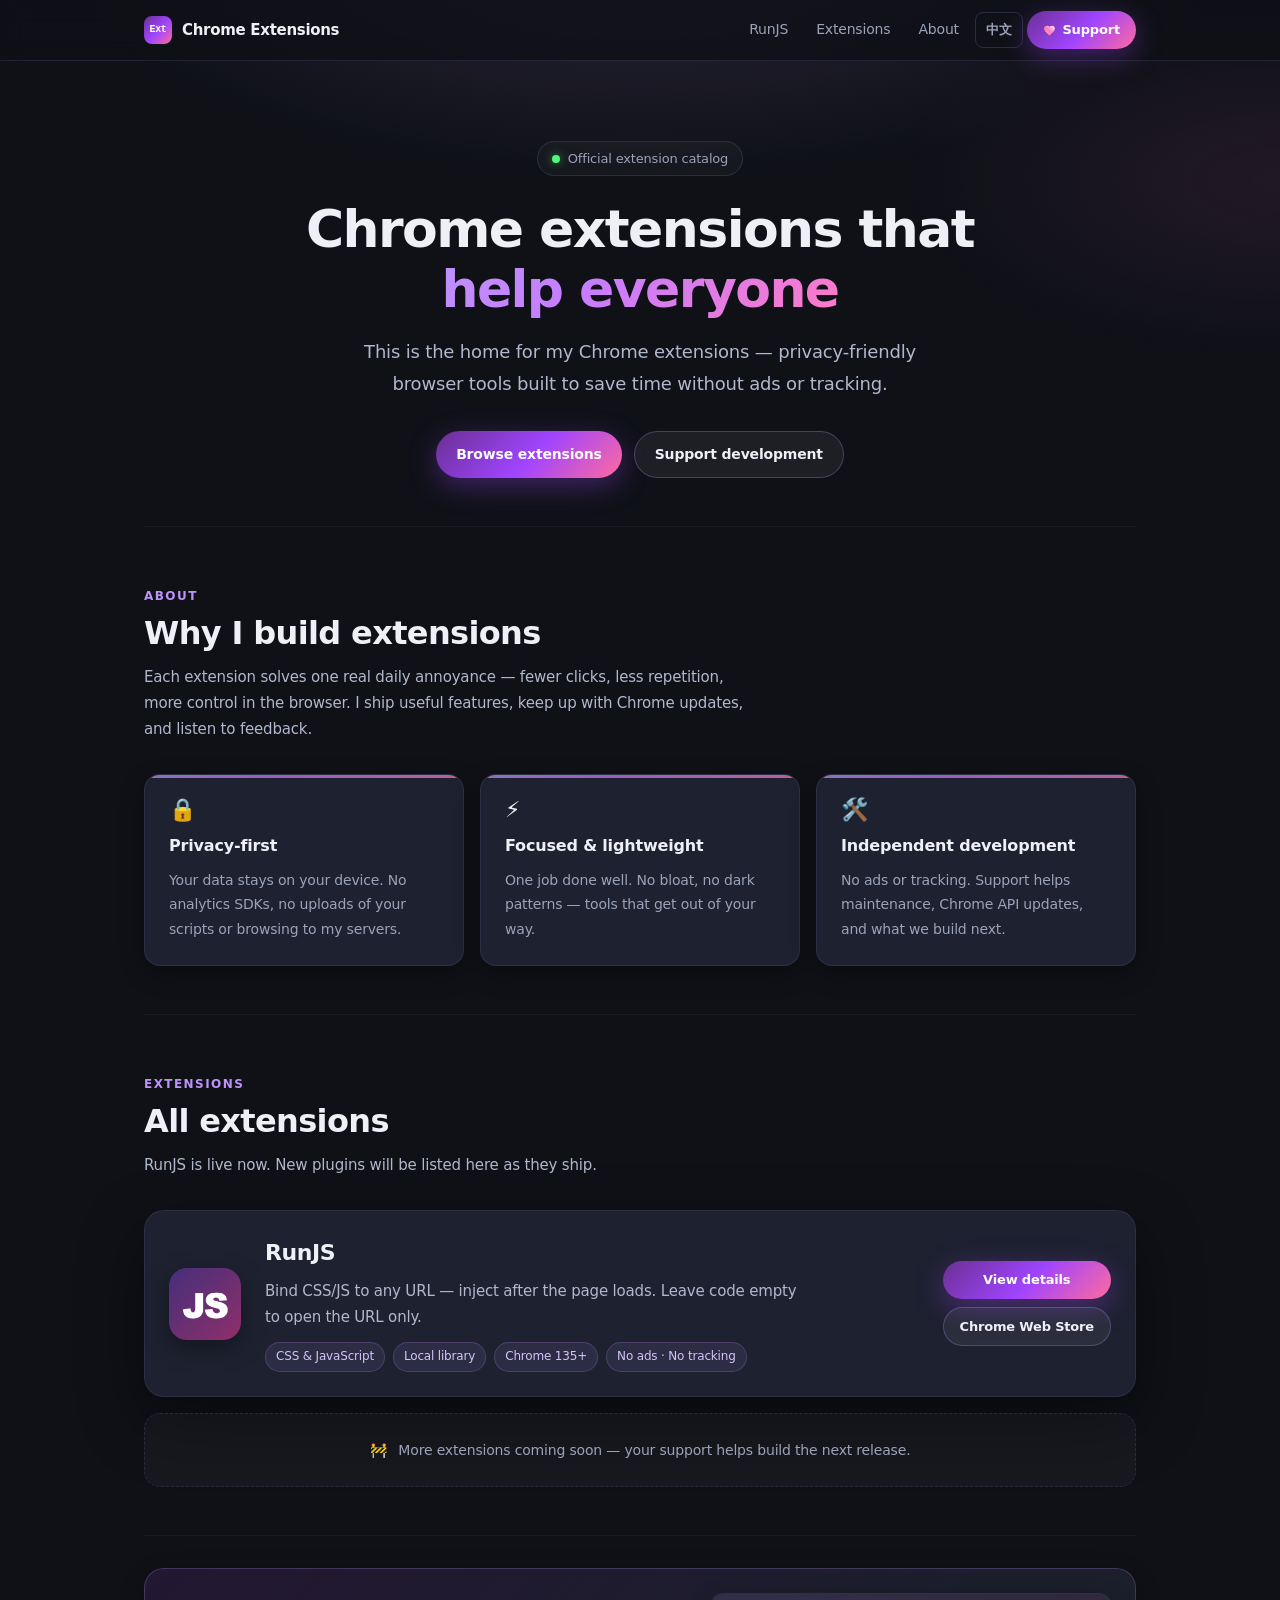
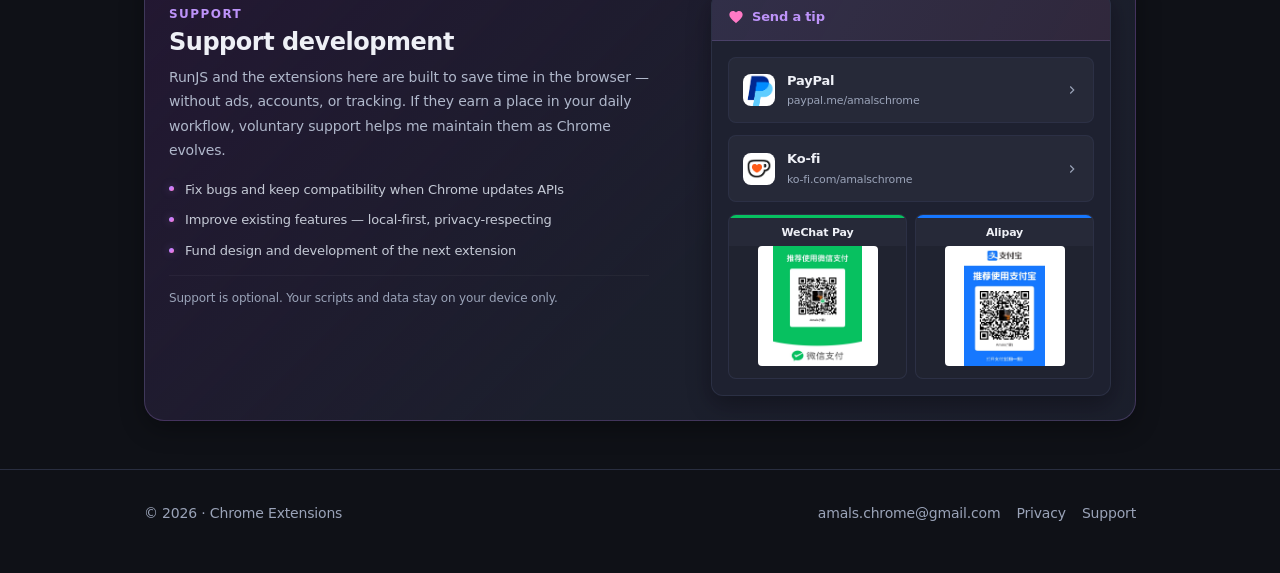
==== index.html @ 659ab611 "Deploy site 2026-09-02T06:31:39Z" ====
<!DOCTYPE html><html lang="en"> <head><meta charset="utf-8"><meta name="viewport" content="width=device-width, initial-scale=1"><meta name="description" content="Official site for indie Chrome extensions — RunJS and more. Privacy-friendly browser tools with no ads or tracking."><meta name="google-site-verification" content="qglDXwd5WsR262u3-31LoP47II7P1hhxSIAEebaW-9A"><title>Chrome Extensions · Official Site</title><link rel="icon" href="/favicon.ico" sizes="any"><link rel="icon" href="/assets/site-icon.svg" type="image/svg+xml"><script>
  (function () {
    try {
      var KEY = "amals-site-locale";
      var stored = localStorage.getItem(KEY);
      var path = location.pathname || "/";
      var onZh = path === "/zh" || path === "/zh/" || path.indexOf("/zh/") === 0;

      function preferZh() {
        var langs = [];
        if (navigator.languages && navigator.languages.length) {
          langs = langs.concat(Array.prototype.slice.call(navigator.languages));
        }
        if (navigator.language) langs.push(navigator.language);
        for (var i = 0; i < langs.length; i++) {
          var x = String(langs[i] || "").toLowerCase();
          if (x.indexOf("zh") === 0) return true;
          if (x.indexOf("en") === 0) return false;
        }
        return false;
      }

      function toZh(p) {
        if (p === "/" || p === "") return "/zh/";
        if (p.indexOf("/zh") === 0) return p.endsWith("/") ? p : p + "/";
        return "/zh" + (p.endsWith("/") ? p : p + "/");
      }

      function toEn(p) {
        if (p === "/zh" || p === "/zh/") return "/";
        if (p.indexOf("/zh/") === 0) {
          var rest = p.slice(3);
          return rest.endsWith("/") ? rest : rest + "/";
        }
        return p.endsWith("/") ? p : p + "/";
      }

      var wantZh = stored === "zh" ? true : stored === "en" ? false : preferZh();
      if (wantZh && !onZh) {
        location.replace(toZh(path));
        return;
      }
      if (!wantZh && onZh && stored === "en") {
        location.replace(toEn(path));
      }
    } catch (e) {}
  })();
</script><link rel="stylesheet" href="/_astro/index.DEeL3NDK.css"></head> <body> <div class="bg-glow" aria-hidden="true"></div> <header class="nav"> <div class="wrap nav-inner"> <a class="brand" href="/"> <span class="brand-mark" aria-hidden="true">Ext</span> <span>Chrome Extensions</span> </a> <nav class="nav-links" aria-label="Primary"> <a class="nav-hide-mobile" href="/runjs/">RunJS</a> <a class="nav-hide-mobile" href="/#extensions">Extensions</a> <a class="nav-hide-mobile" href="/#about">About</a> <a class="lang-switch" href="/zh/" lang="zh-CN" data-locale-switch="zh" aria-label="Language"> 中文 </a> <a class="btn btn-primary btn-sm nav-support-btn" href="/#support"> <svg class="btn-heart" viewBox="0 0 24 24" aria-hidden="true" focusable="false"> <defs> <linearGradient id="nav-heart-grad" x1="0%" y1="100%" x2="100%" y2="0%"> <stop offset="0%" stop-color="#ffb86c"></stop> <stop offset="48%" stop-color="#ff79c6"></stop> <stop offset="100%" stop-color="#f8f8f2"></stop> </linearGradient> </defs> <path fill="url(#nav-heart-grad)" d="M12 21.35l-1.45-1.32C5.4 15.36 2 12.28 2 8.5 2 5.42 4.42 3 7.5 3c1.74 0 3.41.81 4.5 2.09C13.09 3.81 14.76 3 16.5 3 19.58 3 22 5.42 22 8.5c0 3.78-3.4 6.86-8.55 11.54L12 21.35z"></path> </svg> Support </a> </nav> </div> </header> <script>
  document.querySelectorAll("[data-locale-switch]").forEach(function (el) {
    el.addEventListener("click", function () {
      try {
        localStorage.setItem("amals-site-locale", el.getAttribute("data-locale-switch") || "");
      } catch (e) {}
    });
  });
</script>  <main id="top"> <div class="wrap"> <section class="hero"> <div class="hero-badge"> <span class="hero-badge-dot" aria-hidden="true"></span> Official extension catalog </div> <h1> Chrome extensions that<br><span>help everyone</span> </h1> <p class="hero-lead">This is the home for my Chrome extensions — privacy-friendly browser tools built to save time without ads or tracking.</p> <div class="hero-actions"> <a class="btn btn-primary" href="/#extensions">Browse extensions</a> <a class="btn btn-ghost" href="/#support">Support development</a> </div> </section> <section id="about"> <p class="section-label">About</p> <h2 class="section-title">Why I build extensions</h2> <p class="section-desc">Each extension solves one real daily annoyance — fewer clicks, less repetition, more control in the browser. I ship useful features, keep up with Chrome updates, and listen to feedback.</p> <div class="values-grid"> <article class="value-card"> <div class="value-icon" aria-hidden="true">🔒</div> <h3>Privacy-first</h3> <p>Your data stays on your device. No analytics SDKs, no uploads of your scripts or browsing to my servers.</p> </article> <article class="value-card"> <div class="value-icon" aria-hidden="true">⚡</div> <h3>Focused &amp; lightweight</h3> <p>One job done well. No bloat, no dark patterns — tools that get out of your way.</p> </article> <article class="value-card"> <div class="value-icon" aria-hidden="true">🛠️</div> <h3>Independent development</h3> <p>No ads or tracking. Support helps maintenance, Chrome API updates, and what we build next.</p> </article> </div> </section> <section id="extensions"> <p class="section-label">Extensions</p> <h2 class="section-title">All extensions</h2> <p class="section-desc">RunJS is live now. New plugins will be listed here as they ship.</p> <div class="ext-grid"> <article class="ext-card" id="runjs"> <img class="ext-icon" src="/assets/runjs-icon128.png" width="72" height="72" alt="RunJS icon"> <div class="ext-meta"> <h3> <a class="ext-title-link" href="/runjs/">RunJS</a> </h3> <p class="ext-tagline">Bind CSS/JS to any URL — inject after the page loads. Leave code empty to open the URL only.</p> <ul class="ext-features"> <li>CSS &amp; JavaScript</li> <li>Local library</li> <li>Chrome 135+</li> <li>No ads · No tracking</li> </ul> </div> <div class="ext-actions"> <a class="btn btn-primary btn-sm" href="/runjs/">View details</a> <a class="btn btn-ghost btn-sm" href="https://chromewebstore.google.com/detail/runjs/ojnklfecniapdcbficadmjdljogefooe" rel="noopener noreferrer" target="_blank"> Chrome Web Store </a> </div> </article> <div class="ext-coming"> <span aria-hidden="true">🚧</span> <span>More extensions coming soon — your support helps build the next release.</span> </div> </div> </section> <section id="support"> <div class="support-box"> <div class="support-intro"> <p class="section-label">Support</p> <h2>Support development</h2> <p class="support-lead">RunJS and the extensions here are built to save time in the browser — without ads, accounts, or tracking. If they earn a place in your daily workflow, voluntary support helps me maintain them as Chrome evolves.</p> <ul class="support-points"> <li>Fix bugs and keep compatibility when Chrome updates APIs</li> <li>Improve existing features — local-first, privacy-respecting</li> <li>Fund design and development of the next extension</li> </ul> <p class="support-note">Support is optional. Your scripts and data stay on your device only.</p> </div> <div class="donate-card"> <div class="donate-card-head"> <svg viewBox="0 0 24 24" aria-hidden="true" fill="currentColor"> <path d="M12 21.35l-1.45-1.32C5.4 15.36 2 12.28 2 8.5 2 5.42 4.42 3 7.5 3c1.74 0 3.41.81 4.5 2.09C13.09 3.81 14.76 3 16.5 3 19.58 3 22 5.42 22 8.5c0 3.78-3.4 6.86-8.55 11.54L12 21.35z"></path> </svg> <span>Send a tip</span> </div> <div class="donate-card-body"> <a class="donate-paypal" href="https://paypal.me/amalschrome" id="paypal-link" rel="noopener noreferrer" target="_blank"> <span class="donate-paypal-badge" aria-hidden="true"> <img class="donate-paypal-badge-img" src="/assets/donate/paypal.png" width="32" height="32" alt="" decoding="async"> </span> <span class="donate-paypal-text"> <span class="donate-paypal-label">PayPal</span> <span class="donate-paypal-sub">paypal.me/amalschrome</span> </span> <svg class="donate-paypal-arrow" viewBox="0 0 24 24" aria-hidden="true" fill="none" stroke="currentColor" stroke-width="2"> <path d="M9 18l6-6-6-6"></path> </svg> </a> <a class="donate-paypal donate-kofi" href="https://ko-fi.com/amalschrome" id="kofi-link" rel="noopener noreferrer" target="_blank"> <span class="donate-paypal-badge donate-kofi-badge" aria-hidden="true"> <img class="donate-paypal-badge-img donate-paypal-badge-img-contain" src="/assets/donate/kofi.png" width="32" height="32" alt="" decoding="async"> </span> <span class="donate-paypal-text"> <span class="donate-paypal-label">Ko-fi</span> <span class="donate-paypal-sub">ko-fi.com/amalschrome</span> </span> <svg class="donate-paypal-arrow" viewBox="0 0 24 24" aria-hidden="true" fill="none" stroke="currentColor" stroke-width="2"> <path d="M9 18l6-6-6-6"></path> </svg> </a> <div class="donate-qr-grid"> <div class="donate-qr-item donate-qr-item-wechat"> <span class="donate-qr-label">WeChat Pay</span> <div class="donate-qr-frame"> <img class="donate-qr-img" src="/assets/donate/wechat.jpg" width="120" height="120" alt="WeChat Pay QR code"> </div> </div> <div class="donate-qr-item donate-qr-item-alipay"> <span class="donate-qr-label">Alipay</span> <div class="donate-qr-frame"> <img class="donate-qr-img" src="/assets/donate/alipay.jpg" width="120" height="120" alt="Alipay QR code"> </div> </div> </div> </div> </div> </div> </section> </div> </main>  <footer> <div class="wrap footer-inner"> <span>© 2026 · Chrome Extensions</span> <div class="footer-links"> <a href="mailto:amals.chrome@gmail.com">amals.chrome@gmail.com</a> <a href="/runjs/privacy/">Privacy</a> <a href="/#support">Support</a> </div> </div> </footer> </body></html>
---- _astro/index.DEeL3NDK.css ----
:root{--bg: #0f1117;--panel: #1e2130;--panel-hover: #252a3d;--border: rgba(46, 51, 72, .85);--border-subtle: rgba(255, 255, 255, .04);--border-strong: rgba(189, 147, 249, .35);--fg: #eef0f6;--muted: #9aa3b8;--muted-soft: #b0b8cb;--accent: #bd93f9;--accent-2: #ff79c6;--green: #50fa7b;--gradient: linear-gradient(135deg, #6a3093 0%, #a044ff 52%, #ff6b9d 100%);--gradient-text: linear-gradient(135deg, #bd93f9 0%, #c77dff 38%, #ff79c6 100%);--gradient-soft: linear-gradient(135deg, rgba(106, 48, 147, .22) 0%, rgba(30, 33, 48, .88) 58%);--gradient-card: linear-gradient(120deg, rgba(189, 147, 249, .12), rgba(255, 121, 198, .08));--shadow-sm: 0 8px 24px rgba(0, 0, 0, .32);--shadow-md: 0 24px 64px rgba(0, 0, 0, .45);--radius-xs: 8px;--radius-sm: 12px;--radius: 16px;--space-1: 4px;--space-2: 8px;--space-3: 12px;--space-4: 16px;--space-5: 20px;--space-6: 24px;--space-7: 32px;--space-8: 48px;--font: "Inter", ui-sans-serif, system-ui, -apple-system, "Segoe UI", sans-serif;--font-mono: "JetBrains Mono", ui-monospace, Menlo, Consolas, monospace;--line-tight: 1.15;--line-body: 1.65;--line-loose: 1.75;--ease: cubic-bezier(.4, 0, .2, 1)}*{box-sizing:border-box}html{scroll-behavior:smooth}body{margin:0;min-height:100vh;display:flex;flex-direction:column;background:var(--bg);color:var(--fg);font-family:var(--font);font-size:16px;line-height:var(--line-body);letter-spacing:-.011em;-webkit-font-smoothing:antialiased;-moz-osx-font-smoothing:grayscale}body>main{flex:1 0 auto;width:100%}a{color:var(--accent);text-decoration:none;transition:color .18s var(--ease)}a:hover{color:var(--accent-2)}.bg-glow{position:fixed;inset:0;pointer-events:none;z-index:0;background:radial-gradient(ellipse 80% 50% at 50% -10%,rgba(189,147,249,.18),transparent 60%),radial-gradient(ellipse 60% 40% at 100% 20%,rgba(255,121,198,.08),transparent 50%)}.wrap{position:relative;z-index:1;max-width:1040px;margin:0 auto;padding:0 var(--space-6)}.nav{position:sticky;top:0;z-index:10;flex-shrink:0;backdrop-filter:blur(12px);background:#0f1117d1;border-bottom:1px solid rgba(46,51,72,.6)}.nav-inner{display:flex;align-items:center;justify-content:space-between;gap:var(--space-4);min-height:60px}.brand{display:flex;align-items:center;gap:10px;font-weight:700;font-size:15px;color:var(--fg);letter-spacing:-.02em;transition:opacity .18s var(--ease)}.brand:hover{color:var(--fg);opacity:.92}.brand-mark{width:28px;height:28px;border-radius:var(--radius-xs);background:var(--gradient);display:grid;place-items:center;font-family:var(--font-mono);font-size:10px;font-weight:800;color:#fff;letter-spacing:-.04em}.nav-links{display:flex;align-items:center;gap:var(--space-1);flex-wrap:wrap}.nav-links a:not(.btn){color:var(--muted);font-size:14px;padding:8px 12px;border-radius:var(--radius-xs);transition:color .18s var(--ease),background .18s var(--ease)}.nav-links a:not(.btn):hover{color:var(--fg);background:#ffffff0a}.nav-links a.lang-switch{color:var(--muted);font-size:13px;font-weight:600;padding:6px 10px;border-radius:var(--radius-xs);border:1px solid var(--border);letter-spacing:.02em}.nav-links a.lang-switch:hover{color:var(--fg);background:#ffffff0a;border-color:var(--border-strong)}.btn{display:inline-flex;align-items:center;justify-content:center;gap:8px;padding:11px 20px;border-radius:999px;font-family:var(--font);font-size:14px;font-weight:600;border:none;cursor:pointer;transition:transform .15s var(--ease),box-shadow .15s var(--ease),background .15s var(--ease),border-color .15s var(--ease)}.btn:hover{transform:translateY(-1px)}.btn:active{transform:translateY(0)}.btn-primary{background:var(--gradient);color:#fff;box-shadow:0 8px 28px #a044ff59}.btn-primary:hover{color:#fff;box-shadow:0 12px 36px #a044ff73}.nav-support-btn{gap:6px;transition:transform .15s var(--ease),box-shadow .15s var(--ease),filter .15s var(--ease)}.nav-support-btn .btn-heart{width:13px;height:13px;flex-shrink:0;display:block;transition:transform .15s var(--ease),filter .15s var(--ease)}.nav-support-btn:hover{color:#fff;filter:brightness(1.07);box-shadow:0 10px 32px #a044ff80,0 2px 10px #ff79c638}.nav-support-btn:hover .btn-heart{transform:scale(1.12);filter:brightness(1.08) saturate(1.15)}.btn-ghost{background:#ffffff0f;color:var(--fg);border:1px solid rgba(189,147,249,.28)}.btn-ghost:hover{background:#bd93f924;border-color:#bd93f96b;color:var(--fg)}.btn-store-pending{opacity:.72;cursor:default;pointer-events:none}.btn-sm{padding:8px 16px;font-size:13px}.btn-lg{padding:14px 28px;font-size:16px}.hero{padding:80px 0 var(--space-8);text-align:center}.hero-badge{display:inline-flex;align-items:center;gap:var(--space-2);padding:6px 14px;border-radius:999px;border:1px solid var(--border);background:#ffffff08;color:var(--muted);font-size:13px;margin-bottom:var(--space-6)}.hero-badge-dot{width:8px;height:8px;border-radius:50%;background:var(--green);box-shadow:0 0 10px #50fa7b8c}.hero h1{margin:0 0 var(--space-4);font-size:clamp(2rem,5vw,3.25rem);line-height:var(--line-tight);letter-spacing:-.03em;font-weight:800}.hero h1 span{background:var(--gradient-text);-webkit-background-clip:text;background-clip:text;color:transparent}.hero-lead{max-width:620px;margin:0 auto var(--space-7);font-size:18px;line-height:var(--line-loose);color:var(--muted-soft)}.hero-actions{display:flex;flex-wrap:wrap;gap:var(--space-3);justify-content:center}section{padding:var(--space-8) 0;border-top:1px solid var(--border-subtle)}section:first-of-type{border-top:none}.section-label{display:inline-block;font-size:12px;font-weight:700;letter-spacing:.12em;text-transform:uppercase;color:var(--accent);margin-bottom:var(--space-2)}.section-title{margin:0 0 var(--space-3);font-size:clamp(1.5rem,3vw,2rem);font-weight:800;letter-spacing:-.02em;line-height:var(--line-tight)}.section-desc{margin:0 0 var(--space-7);max-width:620px;font-size:15px;line-height:var(--line-loose);color:var(--muted-soft)}.values-grid{display:grid;grid-template-columns:repeat(3,minmax(0,1fr));gap:var(--space-4)}.value-card{position:relative;overflow:hidden;background:var(--panel);border:1px solid var(--border);border-radius:var(--radius);padding:var(--space-6);box-shadow:var(--shadow-sm);transition:border-color .2s var(--ease),transform .2s var(--ease),box-shadow .2s var(--ease)}.value-card:before{content:"";position:absolute;top:0;left:0;right:0;height:3px;background:var(--gradient-text);opacity:.7}.value-card:hover{border-color:var(--border-strong);transform:translateY(-2px);box-shadow:var(--shadow-md)}.value-icon{font-size:22px;margin-bottom:var(--space-3);line-height:1}.value-card h3{margin:0 0 var(--space-2);font-size:16px;font-weight:700;color:var(--fg)}.value-card p{margin:0;font-size:14px;line-height:var(--line-loose);color:var(--muted)}.ext-grid{display:grid;gap:var(--space-4)}.ext-card{display:grid;grid-template-columns:auto 1fr auto;gap:var(--space-6);align-items:center;background:var(--panel);border:1px solid var(--border);border-radius:calc(var(--radius) + 4px);padding:var(--space-6);box-shadow:var(--shadow-md);transition:border-color .2s var(--ease),background .2s var(--ease),box-shadow .2s var(--ease)}.ext-card:hover{border-color:var(--border-strong);background:var(--panel-hover);box-shadow:0 28px 72px #0000006b}.ext-icon{width:72px;height:72px;border-radius:18px;box-shadow:0 8px 24px #00000059}.ext-meta h3{margin:0 0 6px;font-size:22px;font-weight:700;letter-spacing:-.02em}.ext-title-link{color:inherit}.ext-title-link:hover{color:var(--accent)}.ext-tagline{margin:0 0 var(--space-3);color:var(--muted-soft);font-size:15px;line-height:var(--line-loose);max-width:540px}.ext-features{display:flex;flex-wrap:wrap;gap:var(--space-2);margin:0;padding:0;list-style:none}.ext-features li{font-size:12px;padding:4px 10px;border-radius:999px;background:#bd93f91a;color:#d4c4f7;border:1px solid rgba(189,147,249,.2)}.ext-actions{display:flex;flex-direction:column;gap:var(--space-2);align-items:stretch;min-width:148px}.ext-coming{display:flex;align-items:center;justify-content:center;gap:var(--space-3);padding:var(--space-6);border-radius:var(--radius);border:1px dashed rgba(46,51,72,.75);background:#ffffff08;color:var(--muted);font-size:14px;line-height:var(--line-loose)}#support{padding:var(--space-7) 0 var(--space-8)}.support-box{display:grid;grid-template-columns:minmax(0,1fr) minmax(300px,400px);gap:var(--space-6);align-items:start;padding:var(--space-6);border-radius:calc(var(--radius) + 4px);background:var(--gradient-soft);border:1px solid rgba(189,147,249,.22);box-shadow:var(--shadow-sm)}.support-box h2{margin:0 0 var(--space-2);font-size:1.5rem;font-weight:800;letter-spacing:-.02em;line-height:var(--line-tight)}.support-lead{margin:0 0 var(--space-4);font-size:14px;line-height:var(--line-loose);color:var(--muted-soft);max-width:480px}.support-intro .section-label{margin-bottom:var(--space-1)}.support-points{margin:0 0 var(--space-3);padding:0;list-style:none;display:flex;flex-direction:column;gap:var(--space-2);max-width:480px}.support-points li{position:relative;padding-left:16px;font-size:13px;line-height:var(--line-loose);color:#c5cad6}.support-points li:before{content:"";position:absolute;left:0;top:.58em;width:5px;height:5px;border-radius:50%;background:var(--gradient-text);box-shadow:0 0 8px #bd93f959}.support-note{margin:0;padding-top:var(--space-3);border-top:1px solid var(--border-subtle);font-size:12px;line-height:var(--line-loose);color:var(--muted);max-width:480px}.donate-card{display:flex;flex-direction:column;border-radius:var(--radius-sm);border:1px solid var(--border);background:var(--panel);box-shadow:var(--shadow-sm);overflow:hidden}.donate-card-head{display:flex;align-items:center;gap:var(--space-2);padding:12px 16px;background:var(--gradient-card);border-bottom:1px solid rgba(189,147,249,.18)}.donate-card-head svg{width:16px;height:16px;color:var(--accent-2);flex-shrink:0}.donate-card-head span{font-size:13px;font-weight:700;color:var(--accent)}.donate-card-body{display:flex;flex-direction:column;gap:var(--space-3);padding:var(--space-4)}.donate-paypal{display:flex;align-items:center;gap:var(--space-3);padding:12px 14px;border-radius:var(--radius-xs);border:1px solid var(--border);background:#ffffff0a;color:var(--fg);transition:border-color .16s var(--ease),background .16s var(--ease),transform .16s var(--ease)}.donate-paypal:hover{color:var(--fg);border-color:var(--border-strong);background:#bd93f914;transform:translateY(-1px)}.donate-paypal-badge{flex-shrink:0;display:grid;place-items:center;width:32px;height:32px;border-radius:8px;font-weight:800;font-size:14px;color:#fff;background:#fff;overflow:hidden;padding:0}.donate-paypal-badge-img{display:block;width:100%;height:100%;object-fit:cover}.donate-paypal-badge-img-contain{object-fit:contain;padding:3px;box-sizing:border-box}.donate-kofi-badge{background:#fff}.donate-paypal-text{display:flex;flex-direction:column;gap:1px;min-width:0;flex:1}.donate-paypal-label{font-weight:700;font-size:13px}.donate-paypal-sub{font-size:11px;color:var(--muted);word-break:break-all}.donate-paypal-arrow{width:14px;height:14px;flex-shrink:0;color:var(--muted)}.donate-qr-grid{display:grid;grid-template-columns:1fr 1fr;gap:var(--space-2);align-items:stretch}.donate-qr-item{display:flex;flex-direction:column;overflow:hidden;border-radius:var(--radius-xs);border:1px solid var(--border);background:#ffffff0a}.donate-qr-item:before{content:"";display:block;height:3px;background:var(--donate-brand, var(--accent))}.donate-qr-item-wechat{--donate-brand: #07c160}.donate-qr-item-alipay{--donate-brand: #1677ff}.donate-qr-label{font-weight:700;text-align:center;line-height:1.3;padding:8px 8px 6px;font-size:11px}.donate-qr-frame{flex:1 1 auto;display:flex;align-items:flex-end;justify-content:center;min-height:132px;padding:0 10px 12px;background:#00000026}.donate-qr-img{display:block;width:100%;max-width:120px;max-height:120px;height:auto;object-fit:contain;object-position:bottom center;border-radius:4px;background:#fff}footer{flex-shrink:0;padding:var(--space-7) 0 var(--space-8);border-top:1px solid var(--border);color:var(--muted);font-size:14px}.footer-inner{display:flex;flex-wrap:wrap;gap:var(--space-4);justify-content:space-between;align-items:center}.footer-links{display:flex;flex-wrap:wrap;gap:var(--space-4)}.footer-links a{color:var(--muted);font-size:14px}.footer-links a:hover{color:var(--accent)}.not-found{display:flex;align-items:center}.not-found-inner{width:100%}.not-found-hero{text-align:center;padding:clamp(48px,10vh,120px) 0}.not-found-code{margin:0 0 var(--space-4);font-family:var(--font-mono);font-size:clamp(72px,16vw,140px);font-weight:800;line-height:.95;letter-spacing:-.06em;background:var(--gradient-text);-webkit-background-clip:text;background-clip:text;color:transparent}.not-found-hero h1{margin:0 0 var(--space-4);font-size:clamp(32px,5vw,48px);font-weight:800;letter-spacing:-.03em;line-height:var(--line-tight);color:var(--fg)}.not-found-lead{max-width:36em;margin:0 auto var(--space-7);color:var(--muted-soft);font-size:clamp(17px,2.2vw,20px);line-height:var(--line-loose)}.product-hero{text-align:left;padding-top:var(--space-8);padding-bottom:var(--space-7)}.product-hero-grid{display:grid;grid-template-columns:minmax(0,1fr) minmax(0,1.05fr);gap:var(--space-7);align-items:center}.product-hero-copy{min-width:0}.product-hero-brand{display:flex;align-items:center;gap:var(--space-4);margin-bottom:var(--space-4)}.product-hero-icon{width:88px;height:88px;border-radius:22px;box-shadow:var(--shadow-sm)}.product-hero-brand .section-label{margin-bottom:var(--space-1)}.product-hero-brand h1{margin:0;font-size:clamp(36px,6vw,52px);font-weight:800;letter-spacing:-.04em;line-height:var(--line-tight)}.product-lead{margin-left:0;max-width:36em;text-align:left}.product-hero-visual{position:relative;min-width:0}.product-hero-shot{display:block;width:100%;height:auto;border-radius:calc(var(--radius) + 4px);border:1px solid rgba(189,147,249,.28);box-shadow:var(--shadow-md),0 0 0 1px #ffffff08 inset;background:var(--panel)}.btn-with-icon{gap:10px}.btn-chrome-icon{width:20px;height:20px;flex-shrink:0;display:block;border-radius:50%;box-shadow:0 0 0 1px #ffffff1f}.btn-store-pending .btn-chrome-icon{opacity:.92}.product-section{padding:var(--space-7) 0;border-top:1px solid var(--border-subtle)}.product-grid{display:grid;grid-template-columns:repeat(3,minmax(0,1fr));gap:var(--space-4);margin-top:var(--space-5)}.product-card{padding:var(--space-5);border-radius:var(--radius);background:#ffffff08;border:1px solid var(--border)}.product-card h3{margin:0 0 var(--space-2);font-size:17px;font-weight:700;letter-spacing:-.02em}.product-card p{margin:0;color:var(--muted-soft);font-size:14px;line-height:var(--line-loose)}.product-list{margin:var(--space-4) 0 0;padding:0;list-style:none;display:grid;gap:var(--space-3)}.product-list li{padding:var(--space-4) var(--space-5);border-radius:var(--radius-sm);background:#bd93f90f;border:1px solid rgba(189,147,249,.14);color:var(--muted-soft);font-size:15px;line-height:var(--line-loose)}.product-list strong{color:var(--fg)}.inline-code{font-family:var(--font-mono);font-size:.92em;padding:.1em .4em;border-radius:6px;background:#ffffff0f;color:var(--accent)}.product-cta{margin-bottom:var(--space-8)}.uninstall-hero .product-hero-grid,.uninstall-hero-copy{max-width:40rem}.uninstall-email a{color:var(--accent);text-decoration:none;font-weight:600}.uninstall-email a:hover{text-decoration:underline}@media (max-width: 860px){.values-grid,.product-grid{grid-template-columns:1fr}.product-hero-grid{grid-template-columns:1fr;gap:var(--space-6)}.product-hero{text-align:center}.product-hero-brand{justify-content:center;flex-direction:column}.product-lead{margin-left:auto;margin-right:auto;text-align:center}.product-hero .hero-actions{justify-content:center}.product-hero-visual{order:-1}}@media (max-width: 768px){.wrap{padding:0 var(--space-4)}.hero{padding:var(--space-8) 0 var(--space-7)}section{padding:var(--space-7) 0}.ext-card{grid-template-columns:1fr;text-align:center;gap:var(--space-4)}.ext-icon{margin:0 auto}.ext-tagline{margin-left:auto;margin-right:auto}.ext-features{justify-content:center}.ext-actions{min-width:0;max-width:220px;margin:0 auto}.support-box{grid-template-columns:1fr;gap:var(--space-4);text-align:center}.support-lead,.support-points,.support-note{margin-left:auto;margin-right:auto}.support-points li{text-align:left;max-width:320px;margin:0 auto}.donate-card{max-width:340px;margin:0 auto;width:100%}.nav-links .nav-hide-mobile{display:none}}
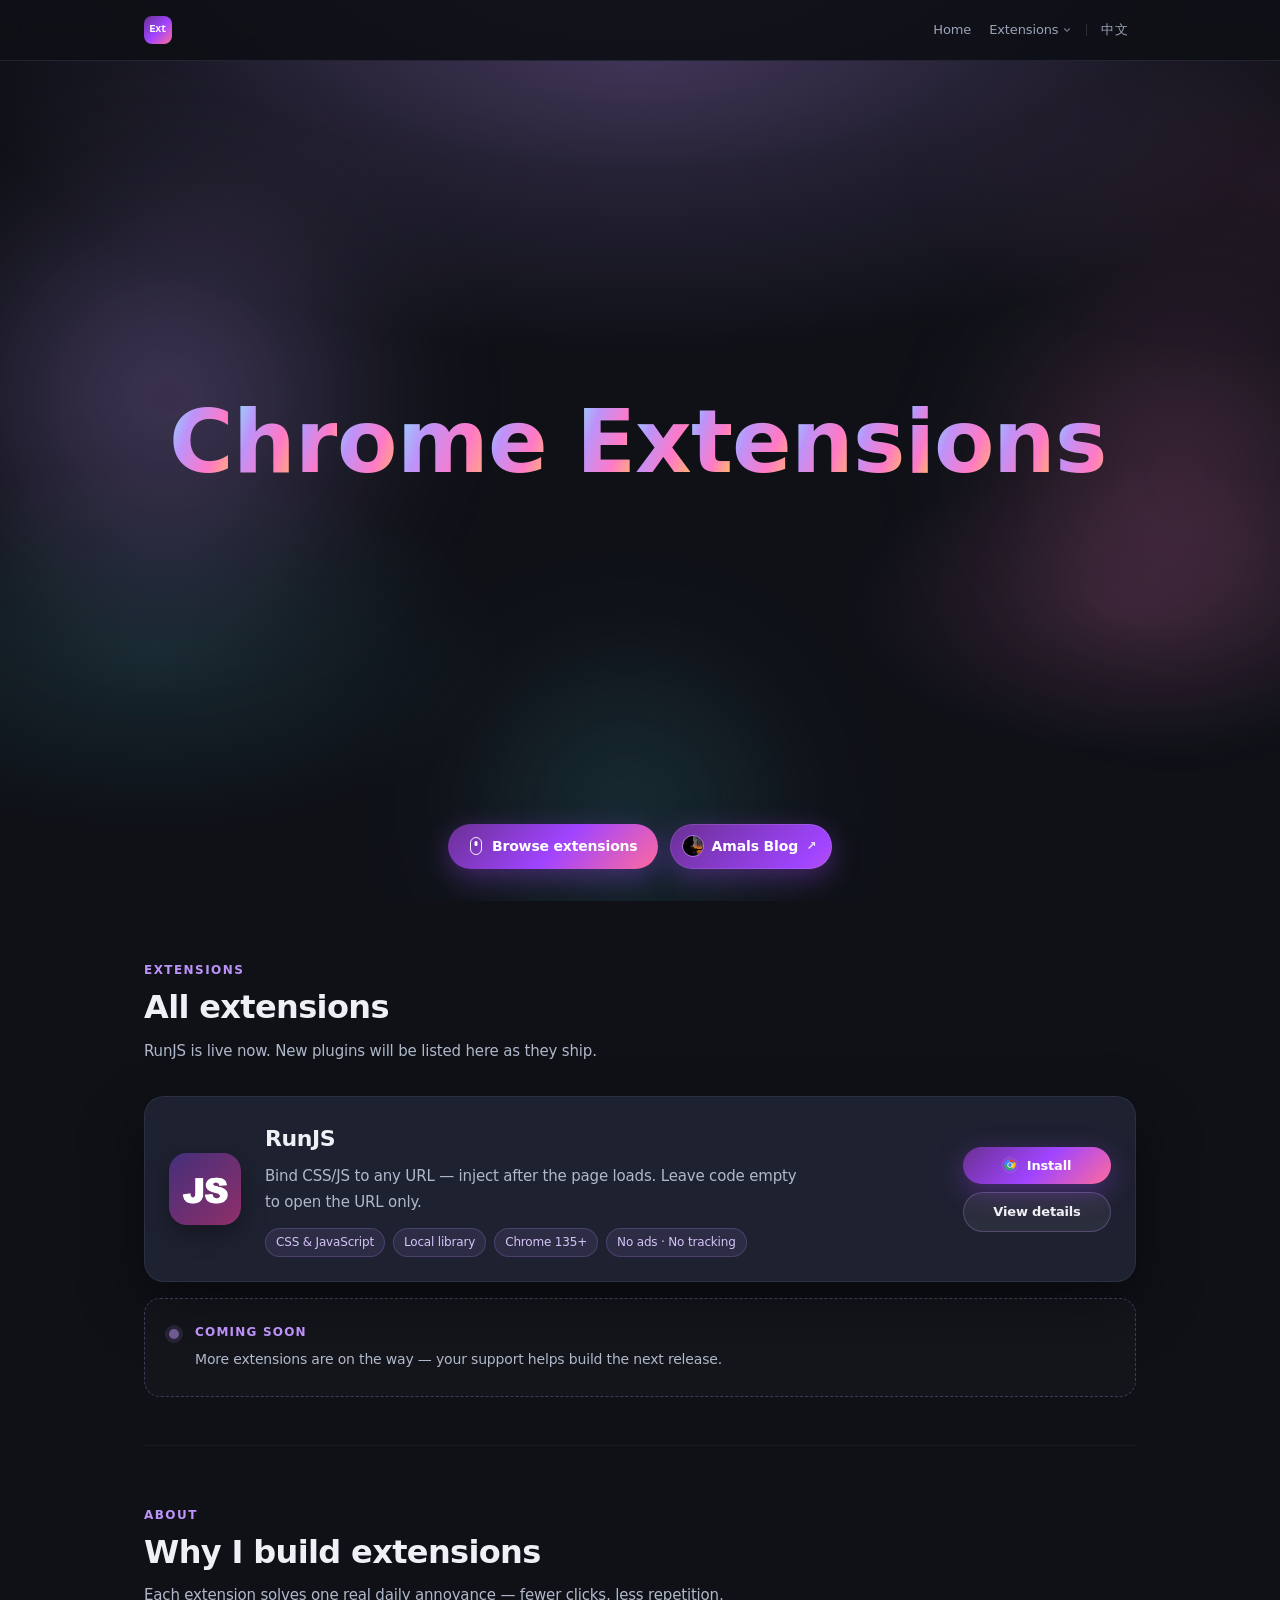
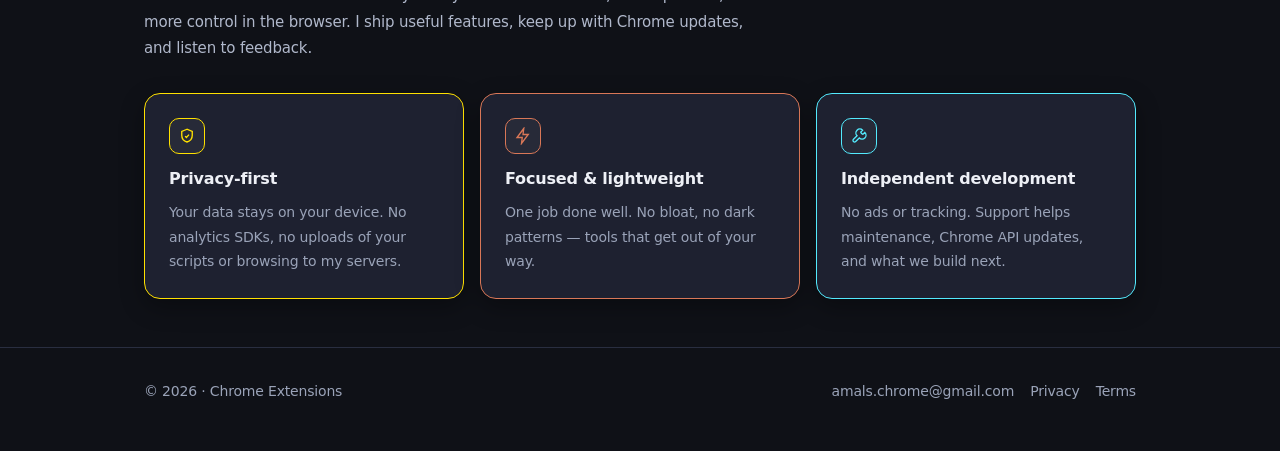
==== commit 316560da: "Deploy site 2026-10-07T11:57:51Z" ====
--- a/index.html
+++ b/index.html
@@ -1,4 +1,4 @@
-<!DOCTYPE html><html lang="en"> <head><meta charset="utf-8"><meta name="viewport" content="width=device-width, initial-scale=1"><meta name="description" content="Official site for indie Chrome extensions — RunJS and more. Privacy-friendly browser tools with no ads or tracking."><meta name="google-site-verification" content="qglDXwd5WsR262u3-31LoP47II7P1hhxSIAEebaW-9A"><title>Chrome Extensions · Official Site</title><link rel="icon" href="/favicon.ico" sizes="any"><link rel="icon" href="/assets/site-icon.svg" type="image/svg+xml"><script>
+<!DOCTYPE html><html lang="en"> <head><meta charset="utf-8"><meta name="viewport" content="width=device-width, initial-scale=1"><meta name="description" content="Official site for indie Chrome extensions — RunJS and more. Privacy-friendly browser tools with no ads or tracking."><meta name="google-site-verification" content="qglDXwd5WsR262u3-31LoP47II7P1hhxSIAEebaW-9A"><link rel="canonical" href="https://amals-chrome.com/"><meta property="og:type" content="website"><meta property="og:site_name" content="Chrome Extensions"><meta property="og:title" content="Chrome Extensions · Official Site"><meta property="og:description" content="Official site for indie Chrome extensions — RunJS and more. Privacy-friendly browser tools with no ads or tracking."><meta property="og:url" content="https://amals-chrome.com/"><meta property="og:image" content="https://amals-chrome.com/assets/og-default.jpg"><meta property="og:locale" content="en_US"><meta name="twitter:card" content="summary_large_image"><meta name="twitter:title" content="Chrome Extensions · Official Site"><meta name="twitter:description" content="Official site for indie Chrome extensions — RunJS and more. Privacy-friendly browser tools with no ads or tracking."><meta name="twitter:image" content="https://amals-chrome.com/assets/og-default.jpg"><title>Chrome Extensions · Official Site</title><link rel="icon" href="/favicon.ico" sizes="any"><link rel="icon" href="/assets/site-icon.svg" type="image/svg+xml"><script>
   (function () {
     try {
       var KEY = "amals-site-locale";
@@ -35,22 +35,28 @@
         return p.endsWith("/") ? p : p + "/";
       }
 
+      var suffix = (location.search || "") + (location.hash || "");
       var wantZh = stored === "zh" ? true : stored === "en" ? false : preferZh();
       if (wantZh && !onZh) {
-        location.replace(toZh(path));
+        location.replace(toZh(path) + suffix);
         return;
       }
       if (!wantZh && onZh && stored === "en") {
-        location.replace(toEn(path));
+        location.replace(toEn(path) + suffix);
       }
     } catch (e) {}
   })();
-</script><link rel="stylesheet" href="/_astro/index.DEeL3NDK.css"></head> <body> <div class="bg-glow" aria-hidden="true"></div> <header class="nav"> <div class="wrap nav-inner"> <a class="brand" href="/"> <span class="brand-mark" aria-hidden="true">Ext</span> <span>Chrome Extensions</span> </a> <nav class="nav-links" aria-label="Primary"> <a class="nav-hide-mobile" href="/runjs/">RunJS</a> <a class="nav-hide-mobile" href="/#extensions">Extensions</a> <a class="nav-hide-mobile" href="/#about">About</a> <a class="lang-switch" href="/zh/" lang="zh-CN" data-locale-switch="zh" aria-label="Language"> 中文 </a> <a class="btn btn-primary btn-sm nav-support-btn" href="/#support"> <svg class="btn-heart" viewBox="0 0 24 24" aria-hidden="true" focusable="false"> <defs> <linearGradient id="nav-heart-grad" x1="0%" y1="100%" x2="100%" y2="0%"> <stop offset="0%" stop-color="#ffb86c"></stop> <stop offset="48%" stop-color="#ff79c6"></stop> <stop offset="100%" stop-color="#f8f8f2"></stop> </linearGradient> </defs> <path fill="url(#nav-heart-grad)" d="M12 21.35l-1.45-1.32C5.4 15.36 2 12.28 2 8.5 2 5.42 4.42 3 7.5 3c1.74 0 3.41.81 4.5 2.09C13.09 3.81 14.76 3 16.5 3 19.58 3 22 5.42 22 8.5c0 3.78-3.4 6.86-8.55 11.54L12 21.35z"></path> </svg> Support </a> </nav> </div> </header> <script>
+</script><link rel="stylesheet" href="/_astro/uninstall.C4kLvBeq.css"></head> <body> <div class="bg-glow" aria-hidden="true"></div> <header class="nav"> <div class="wrap nav-inner"> <a class="brand" href="/" aria-label="Chrome Extensions home"> <span class="brand-mark" aria-hidden="true">Ext</span> </a> <nav class="nav-links" aria-label="Primary"> <a class="nav-link" href="/">Home</a> <div class="nav-dropdown"> <a class="nav-link nav-dropdown-trigger" href="/#extensions" aria-haspopup="true"> <span>Extensions</span> <svg class="nav-caret" viewBox="0 0 12 12" aria-hidden="true" focusable="false"> <path d="M3 4.5 6 7.5 9 4.5" fill="none" stroke="currentColor" stroke-width="1.4" stroke-linecap="round" stroke-linejoin="round"></path> </svg> </a> <div class="nav-dropdown-menu" role="menu"> <a class="nav-dropdown-item" role="menuitem" href="/runjs/">RunJS</a> </div> </div>  <span class="nav-sep" aria-hidden="true"></span> <a class="nav-link nav-lang" href="/zh/" lang="zh-CN" data-locale-switch="zh" aria-label="Language"> 中文 </a> </nav> </div> </header> <script>
   document.querySelectorAll("[data-locale-switch]").forEach(function (el) {
-    el.addEventListener("click", function () {
+    el.addEventListener("click", function (e) {
       try {
         localStorage.setItem("amals-site-locale", el.getAttribute("data-locale-switch") || "");
-      } catch (e) {}
+      } catch (err) {}
+      var hash = location.hash || "";
+      if (!hash) return;
+      e.preventDefault();
+      var href = el.getAttribute("href") || "";
+      location.href = href.split("#")[0] + hash;
     });
   });
-</script>  <main id="top"> <div class="wrap"> <section class="hero"> <div class="hero-badge"> <span class="hero-badge-dot" aria-hidden="true"></span> Official extension catalog </div> <h1> Chrome extensions that<br><span>help everyone</span> </h1> <p class="hero-lead">This is the home for my Chrome extensions — privacy-friendly browser tools built to save time without ads or tracking.</p> <div class="hero-actions"> <a class="btn btn-primary" href="/#extensions">Browse extensions</a> <a class="btn btn-ghost" href="/#support">Support development</a> </div> </section> <section id="about"> <p class="section-label">About</p> <h2 class="section-title">Why I build extensions</h2> <p class="section-desc">Each extension solves one real daily annoyance — fewer clicks, less repetition, more control in the browser. I ship useful features, keep up with Chrome updates, and listen to feedback.</p> <div class="values-grid"> <article class="value-card"> <div class="value-icon" aria-hidden="true">🔒</div> <h3>Privacy-first</h3> <p>Your data stays on your device. No analytics SDKs, no uploads of your scripts or browsing to my servers.</p> </article> <article class="value-card"> <div class="value-icon" aria-hidden="true">⚡</div> <h3>Focused &amp; lightweight</h3> <p>One job done well. No bloat, no dark patterns — tools that get out of your way.</p> </article> <article class="value-card"> <div class="value-icon" aria-hidden="true">🛠️</div> <h3>Independent development</h3> <p>No ads or tracking. Support helps maintenance, Chrome API updates, and what we build next.</p> </article> </div> </section> <section id="extensions"> <p class="section-label">Extensions</p> <h2 class="section-title">All extensions</h2> <p class="section-desc">RunJS is live now. New plugins will be listed here as they ship.</p> <div class="ext-grid"> <article class="ext-card" id="runjs"> <img class="ext-icon" src="/assets/runjs-icon128.png" width="72" height="72" alt="RunJS icon"> <div class="ext-meta"> <h3> <a class="ext-title-link" href="/runjs/">RunJS</a> </h3> <p class="ext-tagline">Bind CSS/JS to any URL — inject after the page loads. Leave code empty to open the URL only.</p> <ul class="ext-features"> <li>CSS &amp; JavaScript</li> <li>Local library</li> <li>Chrome 135+</li> <li>No ads · No tracking</li> </ul> </div> <div class="ext-actions"> <a class="btn btn-primary btn-sm" href="/runjs/">View details</a> <a class="btn btn-ghost btn-sm" href="https://chromewebstore.google.com/detail/runjs/ojnklfecniapdcbficadmjdljogefooe" rel="noopener noreferrer" target="_blank"> Chrome Web Store </a> </div> </article> <div class="ext-coming"> <span aria-hidden="true">🚧</span> <span>More extensions coming soon — your support helps build the next release.</span> </div> </div> </section> <section id="support"> <div class="support-box"> <div class="support-intro"> <p class="section-label">Support</p> <h2>Support development</h2> <p class="support-lead">RunJS and the extensions here are built to save time in the browser — without ads, accounts, or tracking. If they earn a place in your daily workflow, voluntary support helps me maintain them as Chrome evolves.</p> <ul class="support-points"> <li>Fix bugs and keep compatibility when Chrome updates APIs</li> <li>Improve existing features — local-first, privacy-respecting</li> <li>Fund design and development of the next extension</li> </ul> <p class="support-note">Support is optional. Your scripts and data stay on your device only.</p> </div> <div class="donate-card"> <div class="donate-card-head"> <svg viewBox="0 0 24 24" aria-hidden="true" fill="currentColor"> <path d="M12 21.35l-1.45-1.32C5.4 15.36 2 12.28 2 8.5 2 5.42 4.42 3 7.5 3c1.74 0 3.41.81 4.5 2.09C13.09 3.81 14.76 3 16.5 3 19.58 3 22 5.42 22 8.5c0 3.78-3.4 6.86-8.55 11.54L12 21.35z"></path> </svg> <span>Send a tip</span> </div> <div class="donate-card-body"> <a class="donate-paypal" href="https://paypal.me/amalschrome" id="paypal-link" rel="noopener noreferrer" target="_blank"> <span class="donate-paypal-badge" aria-hidden="true"> <img class="donate-paypal-badge-img" src="/assets/donate/paypal.png" width="32" height="32" alt="" decoding="async"> </span> <span class="donate-paypal-text"> <span class="donate-paypal-label">PayPal</span> <span class="donate-paypal-sub">paypal.me/amalschrome</span> </span> <svg class="donate-paypal-arrow" viewBox="0 0 24 24" aria-hidden="true" fill="none" stroke="currentColor" stroke-width="2"> <path d="M9 18l6-6-6-6"></path> </svg> </a> <a class="donate-paypal donate-kofi" href="https://ko-fi.com/amalschrome" id="kofi-link" rel="noopener noreferrer" target="_blank"> <span class="donate-paypal-badge donate-kofi-badge" aria-hidden="true"> <img class="donate-paypal-badge-img donate-paypal-badge-img-contain" src="/assets/donate/kofi.png" width="32" height="32" alt="" decoding="async"> </span> <span class="donate-paypal-text"> <span class="donate-paypal-label">Ko-fi</span> <span class="donate-paypal-sub">ko-fi.com/amalschrome</span> </span> <svg class="donate-paypal-arrow" viewBox="0 0 24 24" aria-hidden="true" fill="none" stroke="currentColor" stroke-width="2"> <path d="M9 18l6-6-6-6"></path> </svg> </a> <div class="donate-qr-grid"> <div class="donate-qr-item donate-qr-item-wechat"> <span class="donate-qr-label">WeChat Pay</span> <div class="donate-qr-frame"> <img class="donate-qr-img" src="/assets/donate/wechat.jpg" width="120" height="120" alt="WeChat Pay QR code"> </div> </div> <div class="donate-qr-item donate-qr-item-alipay"> <span class="donate-qr-label">Alipay</span> <div class="donate-qr-frame"> <img class="donate-qr-img" src="/assets/donate/alipay.jpg" width="120" height="120" alt="Alipay QR code"> </div> </div> </div> </div> </div> </div> </section> </div> </main>  <footer> <div class="wrap footer-inner"> <span>© 2026 · Chrome Extensions</span> <div class="footer-links"> <a href="mailto:amals.chrome@gmail.com">amals.chrome@gmail.com</a> <a href="/runjs/privacy/">Privacy</a> <a href="/#support">Support</a> </div> </div> </footer> </body></html>+</script>  <main id="top"> <section class="hero home-hero"> <div class="home-hero-bg" aria-hidden="true"> <span class="home-hero-orb home-hero-orb-a"></span> <span class="home-hero-orb home-hero-orb-b"></span> <span class="home-hero-orb home-hero-orb-c"></span> </div> <div class="wrap hero-inner"> <h1 class="hero-brand" aria-label="Chrome Extensions"> <span class="hero-letter" style="--i: 0"> C </span><span class="hero-letter" style="--i: 1"> h </span><span class="hero-letter" style="--i: 2"> r </span><span class="hero-letter" style="--i: 3"> o </span><span class="hero-letter" style="--i: 4"> m </span><span class="hero-letter" style="--i: 5"> e </span><span class="hero-letter" style="--i: 6">   </span><span class="hero-letter" style="--i: 7"> E </span><span class="hero-letter" style="--i: 8"> x </span><span class="hero-letter" style="--i: 9"> t </span><span class="hero-letter" style="--i: 10"> e </span><span class="hero-letter" style="--i: 11"> n </span><span class="hero-letter" style="--i: 12"> s </span><span class="hero-letter" style="--i: 13"> i </span><span class="hero-letter" style="--i: 14"> o </span><span class="hero-letter" style="--i: 15"> n </span><span class="hero-letter" style="--i: 16"> s </span> </h1> </div> <div class="hero-actions"> <a class="btn btn-primary" href="/#extensions"> <span class="scroll-icon" aria-hidden="true"> <span class="scroll-icon-frame"> <span class="scroll-icon-dot"></span> </span> </span> <span>Browse extensions</span> </a> <a class="amals-blog-btn" href="https://amals.cn" rel="noopener noreferrer" target="_blank"> <img class="amals-blog-avatar" src="/assets/amals-avatar.jpg" width="22" height="22" alt=""> <span>Amals Blog</span> <span class="amals-blog-arrow" aria-hidden="true">↗</span> </a>  </div> </section> <div class="wrap"> <section id="extensions"> <p class="section-label">Extensions</p> <h2 class="section-title">All extensions</h2> <p class="section-desc">RunJS is live now. New plugins will be listed here as they ship.</p> <div class="ext-grid"> <article class="ext-card" id="runjs"> <img class="ext-icon" src="/assets/runjs-icon128.png" width="72" height="72" alt="RunJS icon"> <div class="ext-meta"> <h3> <a class="ext-title-link" href="/runjs/">RunJS</a> </h3> <p class="ext-tagline">Bind CSS/JS to any URL — inject after the page loads. Leave code empty to open the URL only.</p> <ul class="ext-features"> <li>CSS &amp; JavaScript</li> <li>Local library</li> <li>Chrome 135+</li> <li>No ads · No tracking</li> </ul> </div> <div class="ext-actions"> <a class="btn btn-primary btn-sm btn-with-icon" href="https://chromewebstore.google.com/detail/runjs/ojnklfecniapdcbficadmjdljogefooe" rel="noopener noreferrer" target="_blank"> <svg class="btn-chrome-icon" viewBox="0 0 48 48" width="20" height="20" role="img"> <title>Chrome</title> <circle cx="24" cy="24" r="20" fill="#4285F4"></circle> <path fill="#EA4335" d="M24 4a20 20 0 0 1 17.32 10H24z"></path> <path fill="#FBBC05" d="M41.32 14A20 20 0 0 1 34 38.66L24 24z"></path> <path fill="#34A853" d="M34 38.66A20 20 0 0 1 4 24h20z"></path> <circle cx="24" cy="24" r="9" fill="#fff"></circle> <circle cx="24" cy="24" r="6.5" fill="#4285F4"></circle> </svg> Install </a> <a class="btn btn-ghost btn-sm" href="/runjs/">View details</a> </div> </article> <div class="ext-coming"> <span class="ext-coming-mark" aria-hidden="true"></span> <div class="ext-coming-copy"> <p class="ext-coming-label">Coming soon</p> <p class="ext-coming-text">More extensions are on the way — your support helps build the next release.</p> </div> </div> </div> </section> <section id="about"> <p class="section-label">About</p> <h2 class="section-title">Why I build extensions</h2> <p class="section-desc">Each extension solves one real daily annoyance — fewer clicks, less repetition, more control in the browser. I ship useful features, keep up with Chrome updates, and listen to feedback.</p> <div class="values-grid"> <article class="value-card"> <div class="value-icon" aria-hidden="true"> <svg viewBox="0 0 24 24" fill="none" stroke="currentColor" stroke-width="1.8"> <path d="M12 3 5 6v5c0 4.5 2.9 7.8 7 9 4.1-1.2 7-4.5 7-9V6l-7-3z"></path> <path d="M9.5 12.2 11.2 14l3.5-3.8"></path> </svg> </div> <h3>Privacy-first</h3> <p>Your data stays on your device. No analytics SDKs, no uploads of your scripts or browsing to my servers.</p> </article> <article class="value-card"> <div class="value-icon" aria-hidden="true"> <svg viewBox="0 0 24 24" fill="none" stroke="currentColor" stroke-width="1.8"> <path d="M13 2 4 14h7l-1 8 9-12h-7l1-8z"></path> </svg> </div> <h3>Focused &amp; lightweight</h3> <p>One job done well. No bloat, no dark patterns — tools that get out of your way.</p> </article> <article class="value-card"> <div class="value-icon" aria-hidden="true"> <svg viewBox="0 0 24 24" fill="none" stroke="currentColor" stroke-width="1.8"> <path d="M14.7 6.3a1 1 0 0 0 0 1.4l1.6 1.6a1 1 0 0 0 1.4 0l2.1-2.1a5.2 5.2 0 0 1-7.4 7.4L7.6 19.4a2.1 2.1 0 0 1-3-3l4.8-4.8a5.2 5.2 0 0 1 7.4-7.4l-2.1 2.1z"></path> </svg> </div> <h3>Independent development</h3> <p>No ads or tracking. Support helps maintenance, Chrome API updates, and what we build next.</p> </article> </div> </section>  </div> </main>  <footer> <div class="wrap footer-inner"> <span>© 2026 · Chrome Extensions</span> <div class="footer-links"> <a href="mailto:amals.chrome@gmail.com">amals.chrome@gmail.com</a> <a href="/runjs/privacy/">Privacy</a> <a href="/runjs/terms/">Terms</a>  </div> </div> </footer> </body></html>
--- a/_astro/uninstall.C4kLvBeq.css
+++ b/_astro/uninstall.C4kLvBeq.css
@@ -0,0 +1 @@
+:root{--bg: #0f1117;--panel: #1e2130;--panel-hover: #252a3d;--border: rgba(46, 51, 72, .85);--border-subtle: rgba(255, 255, 255, .04);--border-strong: rgba(189, 147, 249, .35);--fg: #eef0f6;--muted: #9aa3b8;--muted-soft: #b0b8cb;--accent: #bd93f9;--accent-2: #ff79c6;--green: #50fa7b;--gradient: linear-gradient(135deg, #6a3093 0%, #a044ff 52%, #ff6b9d 100%);--gradient-text: linear-gradient(135deg, #bd93f9 0%, #c77dff 38%, #ff79c6 100%);--gradient-soft: linear-gradient(135deg, rgba(106, 48, 147, .22) 0%, rgba(30, 33, 48, .88) 58%);--gradient-card: linear-gradient(120deg, rgba(189, 147, 249, .12), rgba(255, 121, 198, .08));--shadow-sm: 0 8px 24px rgba(0, 0, 0, .32);--shadow-md: 0 24px 64px rgba(0, 0, 0, .45);--radius-xs: 8px;--radius-sm: 12px;--radius: 16px;--space-1: 4px;--space-2: 8px;--space-3: 12px;--space-4: 16px;--space-5: 20px;--space-6: 24px;--space-7: 32px;--space-8: 48px;--font: "Inter", ui-sans-serif, system-ui, -apple-system, "Segoe UI", sans-serif;--font-mono: "JetBrains Mono", ui-monospace, Menlo, Consolas, monospace;--line-tight: 1.15;--line-body: 1.65;--line-loose: 1.75;--ease: cubic-bezier(.4, 0, .2, 1)}*{box-sizing:border-box}html{scroll-behavior:smooth}body{margin:0;min-height:100vh;display:flex;flex-direction:column;background:var(--bg);color:var(--fg);font-family:var(--font);font-size:16px;line-height:var(--line-body);letter-spacing:-.011em;-webkit-font-smoothing:antialiased;-moz-osx-font-smoothing:grayscale}body>main{flex:1 0 auto;width:100%}a{color:var(--accent);text-decoration:none;transition:color .18s var(--ease)}a:hover{color:var(--accent-2)}.bg-glow{position:fixed;inset:0;pointer-events:none;z-index:0;background:radial-gradient(ellipse 80% 50% at 50% -10%,rgba(189,147,249,.18),transparent 60%),radial-gradient(ellipse 60% 40% at 100% 20%,rgba(255,121,198,.08),transparent 50%)}.wrap{position:relative;z-index:1;max-width:1040px;margin:0 auto;padding:0 var(--space-6)}.nav{position:sticky;top:0;z-index:10;flex-shrink:0;backdrop-filter:blur(12px);background:#0f1117d1;border-bottom:1px solid rgba(46,51,72,.6)}.nav-inner{display:flex;align-items:center;justify-content:space-between;gap:var(--space-4);min-height:60px}.brand{display:flex;align-items:center;gap:10px;font-weight:700;font-size:15px;color:var(--fg);letter-spacing:-.02em;transition:opacity .18s var(--ease)}.brand:hover{color:var(--fg);opacity:.92}.brand-mark{width:28px;height:28px;border-radius:var(--radius-xs);background:var(--gradient);display:grid;place-items:center;font-family:var(--font-mono);font-size:10px;font-weight:800;color:#fff;letter-spacing:-.04em}.nav-links{display:flex;align-items:center;gap:2px;flex-wrap:wrap}.nav-link{position:relative;display:inline-flex;align-items:center;gap:4px;color:var(--muted);font-size:13px;font-weight:500;letter-spacing:-.01em;padding:6px 8px;border-radius:0;border:none;background:transparent;box-shadow:none;transform:none;transition:color .18s var(--ease)}.nav-link:after{content:"";position:absolute;left:50%;bottom:1px;width:100%;height:2.5px;background:#d4c4f7;border-radius:999px;opacity:1;transform:translate(-50%) scaleX(0);transform-origin:center;transition:transform .22s var(--ease);pointer-events:none}.nav-link:hover{color:#fff;background:transparent;transform:none;box-shadow:none}.nav-link:hover:after,.nav-dropdown:hover>.nav-dropdown-trigger:after,.nav-dropdown:focus-within>.nav-dropdown-trigger:after{transform:translate(-50%) scaleX(1)}.nav-sep{width:1px;height:12px;margin:0 4px;background:#ffffff1f;flex-shrink:0}.nav-lang{font-weight:500;letter-spacing:.02em;color:var(--muted)}.nav-lang:hover{color:#fff;background:transparent}.nav-lang:hover:after{background:#d4c4f7}.nav-dropdown{position:relative}.nav-caret{width:10px;height:10px;opacity:.65;transition:transform .18s var(--ease),opacity .18s var(--ease)}.nav-dropdown:hover .nav-caret,.nav-dropdown:focus-within .nav-caret{transform:rotate(180deg);opacity:1}.nav-dropdown-menu{position:absolute;top:calc(100% + 4px);left:50%;min-width:128px;padding:6px;border-radius:10px;border:1px solid #d4c4f7;background:#12151ef5;box-shadow:0 8px 24px #00000047;backdrop-filter:blur(10px);opacity:0;visibility:hidden;transform:translate(-50%,2px);transition:opacity .14s var(--ease),transform .14s var(--ease),visibility .14s var(--ease);z-index:20}.nav-dropdown:after{content:"";position:absolute;left:0;right:0;top:100%;height:8px}.nav-dropdown:hover .nav-dropdown-menu,.nav-dropdown:focus-within .nav-dropdown-menu{opacity:1;visibility:visible;transform:translate(-50%)}.nav-dropdown-item{position:relative;display:block;padding:8px 12px;border-radius:7px;color:var(--muted-soft);font-size:13px;font-weight:500;background:transparent;border:none;transition:color .16s var(--ease),background .16s var(--ease)}.nav-dropdown-item:hover{color:#fff;background:linear-gradient(135deg,#d4c4f738,#bd93f929 55%,#53eafd1a)}.btn{display:inline-flex;align-items:center;justify-content:center;gap:8px;padding:11px 20px;border-radius:999px;font-family:var(--font);font-size:14px;font-weight:600;border:none;cursor:pointer;transition:transform .15s var(--ease),box-shadow .15s var(--ease),background .15s var(--ease),border-color .15s var(--ease)}.btn:hover{transform:translateY(-1px)}.btn:active{transform:translateY(0)}.btn-primary{background:var(--gradient);color:#fff;box-shadow:0 8px 28px #a044ff59}.btn-primary:hover{color:#fff;box-shadow:0 12px 36px #a044ff73}.btn-ghost{background:#ffffff0f;color:var(--fg);border:1px solid rgba(189,147,249,.28)}.btn-ghost:hover{background:#bd93f924;border-color:#bd93f96b;color:var(--fg)}.btn-store-pending{opacity:.72;cursor:default;pointer-events:none}.btn-sm{padding:8px 16px;font-size:13px}.btn-lg{padding:14px 28px;font-size:16px}.hero{padding:96px 0 var(--space-8);text-align:center}.home-hero{position:relative;min-height:calc(100dvh - 60px);display:flex;flex-direction:column;align-items:stretch;padding:0;text-align:center;overflow:hidden}.home-hero-bg{position:absolute;inset:0;pointer-events:none;z-index:0;overflow:hidden;background:radial-gradient(ellipse 90% 60% at 50% 0%,rgba(189,147,249,.22),transparent 58%),radial-gradient(ellipse 50% 40% at 12% 70%,rgba(83,234,253,.1),transparent 55%),radial-gradient(ellipse 45% 35% at 88% 65%,rgba(255,121,198,.12),transparent 50%)}.home-hero-orb{position:absolute;border-radius:50%;filter:blur(52px);opacity:.7;mix-blend-mode:screen;will-change:transform}.home-hero-orb-a{width:42vmax;height:42vmax;left:-8%;top:8%;background:radial-gradient(circle,rgba(189,147,249,.45) 0%,transparent 68%);animation:home-orb-a 16s ease-in-out infinite alternate}.home-hero-orb-b{width:36vmax;height:36vmax;right:-10%;top:22%;background:radial-gradient(circle,rgba(255,121,198,.32) 0%,transparent 70%);animation:home-orb-b 20s ease-in-out infinite alternate}.home-hero-orb-c{width:30vmax;height:30vmax;left:34%;bottom:-12%;background:radial-gradient(circle,rgba(83,234,253,.22) 0%,transparent 72%);animation:home-orb-c 18s ease-in-out infinite alternate}@keyframes home-orb-a{0%{transform:translateZ(0) scale(1)}to{transform:translate3d(10%,14%,0) scale(1.12)}}@keyframes home-orb-b{0%{transform:translateZ(0) scale(1.04)}to{transform:translate3d(-12%,10%,0) scale(1.16)}}@keyframes home-orb-c{0%{transform:translateZ(0) scale(1)}to{transform:translate3d(8%,-12%,0) scale(1.14)}}.home-hero .hero-inner{position:relative;z-index:1;flex:1 1 auto;display:flex;flex-direction:column;align-items:center;justify-content:center;padding:var(--space-6) 0}.hero h1{margin:0 0 56px;font-size:clamp(2.4rem,6vw,3.75rem);line-height:var(--line-tight);letter-spacing:-.03em;font-weight:800}.home-hero h1,.home-hero .hero-brand{margin:0 auto;font-size:clamp(2.8rem,9vw,5.5rem);font-weight:800;line-height:1.05;letter-spacing:-.03em;display:inline-flex;justify-content:center;flex-wrap:nowrap;overflow:visible;padding:.12em .2em;box-sizing:content-box}.hero-letter,.product-hero-brand h1 span{background:linear-gradient(110deg,#8be9fd,#bd93f9 18%,#ff79c6 38%,#ffb86c,#50fa7b 72%,#8be9fd 88%,#bd93f9);background-size:220% 100%;-webkit-background-clip:text;background-clip:text;color:transparent;filter:drop-shadow(0 0 18px rgba(189,147,249,.35))}.product-hero-brand h1 span{animation:hero-title-flow 5s linear infinite}.hero-letter{display:inline-block;padding:0 .01em;overflow:visible;will-change:transform,filter,background-position;animation:letter-in .75s var(--ease) both,letter-float 2.6s ease-in-out infinite,hero-title-flow 5s linear infinite;animation-delay:calc(var(--i) * .08s),calc(var(--i) * .14s),calc(var(--i) * .1s)}.hero-letter:last-child{padding-right:.08em}@keyframes hero-title-flow{0%{background-position:0% 50%}to{background-position:220% 50%}}@keyframes letter-in{0%{opacity:0;filter:blur(5px)}to{opacity:1;filter:blur(0)}}@keyframes letter-float{0%,to{transform:translateY(0) scale(1) rotate(0)}40%{transform:translateY(-8px) scale(1.02) rotate(-.8deg)}70%{transform:translateY(-3px) scale(1.01) rotate(.6deg)}}.hero-actions{display:flex;flex-wrap:wrap;gap:var(--space-3);justify-content:center}.home-hero .hero-actions{position:relative;z-index:1;flex:0 0 auto;display:flex;flex-wrap:wrap;align-items:center;justify-content:center;gap:12px;margin:0;padding:0 var(--space-5) 32px}.home-hero .hero-actions .btn{white-space:nowrap}.amals-blog-btn{display:inline-flex;align-items:center;gap:8px;padding:11px 16px 11px 12px;border-radius:999px;font-size:14px;font-weight:700;letter-spacing:-.01em;color:#fff;background:var(--gradient);background-size:160% 160%;border:none;box-shadow:0 0 0 1px #ffffff1a inset,0 8px 28px #a044ff59;animation:gradient-shift 5s ease-in-out infinite;transition:transform .18s var(--ease),box-shadow .18s var(--ease),filter .18s var(--ease)}.amals-blog-btn:hover{color:#fff;transform:translateY(-1px);filter:brightness(1.06);box-shadow:0 0 0 1px #ffffff24 inset,0 12px 36px #a044ff73}.amals-blog-avatar{width:22px;height:22px;border-radius:50%;object-fit:cover;flex-shrink:0;border:1px solid rgba(255,255,255,.35);display:block}.amals-blog-arrow{font-size:12px;opacity:.85;transition:transform .18s var(--ease)}.amals-blog-btn:hover .amals-blog-arrow{transform:translate(1px,-1px)}@keyframes gradient-shift{0%,to{background-position:0% 50%}50%{background-position:100% 50%}}.scroll-icon{display:inline-flex;align-items:center;justify-content:center;width:16px;height:22px;flex-shrink:0}.scroll-icon-frame{position:relative;width:12px;height:18px;border:1.5px solid rgba(255,255,255,.92);border-radius:999px;overflow:hidden}.scroll-icon-dot{position:absolute;left:50%;top:3px;width:3px;height:5px;border-radius:999px;background:#fff;transform:translate(-50%);animation:scroll-dot 1.35s ease-in-out infinite}@keyframes scroll-dot{0%{transform:translate(-50%) translateY(0);opacity:1}70%{transform:translate(-50%) translateY(7px);opacity:.15}to{transform:translate(-50%) translateY(0);opacity:1}}@media (prefers-reduced-motion: reduce){.scroll-icon-dot,.hero-letter,.home-hero-orb,.amals-blog-btn{animation:none}}section{padding:var(--space-8) 0;border-top:1px solid var(--border-subtle)}section:first-of-type{border-top:none}.section-label{display:inline-block;font-size:12px;font-weight:700;letter-spacing:.12em;text-transform:uppercase;color:var(--accent);margin-bottom:var(--space-2)}.section-title{margin:0 0 var(--space-3);font-size:clamp(1.5rem,3vw,2rem);font-weight:800;letter-spacing:-.02em;line-height:var(--line-tight)}.section-desc{margin:0 0 var(--space-7);max-width:620px;font-size:15px;line-height:var(--line-loose);color:var(--muted-soft)}.values-grid{display:grid;grid-template-columns:repeat(3,minmax(0,1fr));gap:var(--space-4)}.value-card{position:relative;overflow:hidden;background:var(--panel);border:1px solid var(--border);border-radius:var(--radius);padding:var(--space-6);box-shadow:var(--shadow-sm);transition:border-color .2s var(--ease),transform .2s var(--ease),box-shadow .2s var(--ease)}.values-grid .value-card:nth-child(1){border-color:#ffe100}.values-grid .value-card:nth-child(2){border-color:#d97757}.values-grid .value-card:nth-child(3){border-color:#53eafd}.values-grid .value-card:nth-child(1) .value-icon{color:#ffe100}.values-grid .value-card:nth-child(2) .value-icon{color:#d97757}.values-grid .value-card:nth-child(3) .value-icon{color:#53eafd}.value-card:hover{transform:translateY(-2px);box-shadow:var(--shadow-md)}.value-icon{width:36px;height:36px;margin-bottom:var(--space-3);display:grid;place-items:center;border-radius:10px;background:#ffffff0a;border:1px solid currentColor}.value-icon svg{width:18px;height:18px;display:block}.value-card h3{margin:0 0 var(--space-2);font-size:16px;font-weight:700;color:var(--fg)}.value-card p{margin:0;font-size:14px;line-height:var(--line-loose);color:var(--muted)}.ext-grid{display:grid;gap:var(--space-4)}.ext-card{display:grid;grid-template-columns:auto 1fr auto;gap:var(--space-6);align-items:center;background:var(--panel);border:1px solid var(--border);border-radius:calc(var(--radius) + 4px);padding:var(--space-6);box-shadow:var(--shadow-md);transition:border-color .2s var(--ease),background .2s var(--ease),box-shadow .2s var(--ease)}.ext-card:hover{border-color:var(--border-strong);background:var(--panel-hover);box-shadow:0 28px 72px #0000006b}.ext-icon{width:72px;height:72px;border-radius:18px;box-shadow:0 8px 24px #00000059}.ext-meta h3{margin:0 0 6px;font-size:22px;font-weight:700;letter-spacing:-.02em}.ext-title-link{color:inherit}.ext-title-link:hover{color:var(--accent)}.ext-tagline{margin:0 0 var(--space-3);color:var(--muted-soft);font-size:15px;line-height:var(--line-loose);max-width:540px}.ext-features{display:flex;flex-wrap:wrap;gap:var(--space-2);margin:0;padding:0;list-style:none}.ext-features li{font-size:12px;padding:4px 10px;border-radius:999px;background:#bd93f91a;color:#d4c4f7;border:1px solid rgba(189,147,249,.2)}.ext-actions{display:flex;flex-direction:column;gap:var(--space-2);align-items:stretch;min-width:148px}.ext-coming{display:flex;align-items:flex-start;gap:var(--space-4);padding:var(--space-6);border-radius:var(--radius);border:1px dashed rgba(189,147,249,.28);background:#ffffff05;color:var(--muted)}.ext-coming-mark{width:10px;height:10px;margin-top:6px;flex-shrink:0;border-radius:50%;background:#bd93f98c;box-shadow:0 0 0 4px #bd93f91f}.ext-coming-copy{min-width:0}.ext-coming-label{margin:0 0 4px;font-size:12px;font-weight:700;letter-spacing:.1em;text-transform:uppercase;color:var(--accent)}.ext-coming-text{margin:0;font-size:14px;line-height:var(--line-loose);color:var(--muted-soft)}.ext-actions .btn-chrome-icon{width:14px;height:14px}#support{padding:var(--space-7) 0 var(--space-8)}.support-box{display:grid;grid-template-columns:minmax(0,1fr) minmax(300px,400px);gap:var(--space-6);align-items:start;padding:var(--space-6);border-radius:calc(var(--radius) + 4px);background:var(--gradient-soft);border:1px solid rgba(189,147,249,.22);box-shadow:var(--shadow-sm)}.support-box h2{margin:0 0 var(--space-2);font-size:1.5rem;font-weight:800;letter-spacing:-.02em;line-height:var(--line-tight)}.support-lead{margin:0 0 var(--space-4);font-size:14px;line-height:var(--line-loose);color:var(--muted-soft);max-width:480px}.support-intro .section-label{margin-bottom:var(--space-1)}.support-points{margin:0 0 var(--space-3);padding:0;list-style:none;display:flex;flex-direction:column;gap:var(--space-2);max-width:480px}.support-points li{position:relative;padding-left:16px;font-size:13px;line-height:var(--line-loose);color:#c5cad6}.support-points li:before{content:"";position:absolute;left:0;top:.58em;width:5px;height:5px;border-radius:50%;background:var(--gradient-text);box-shadow:0 0 8px #bd93f959}.support-note{margin:0;padding-top:var(--space-3);border-top:1px solid var(--border-subtle);font-size:12px;line-height:var(--line-loose);color:var(--muted);max-width:480px}.donate-card{display:flex;flex-direction:column;border-radius:var(--radius-sm);border:1px solid var(--border);background:var(--panel);box-shadow:var(--shadow-sm);overflow:hidden}.donate-card-head{display:flex;align-items:center;gap:var(--space-2);padding:12px 16px;background:var(--gradient-card);border-bottom:1px solid rgba(189,147,249,.18)}.donate-card-head svg{width:16px;height:16px;color:var(--accent-2);flex-shrink:0}.donate-card-head span{font-size:13px;font-weight:700;color:var(--accent)}.donate-card-body{display:flex;flex-direction:column;gap:var(--space-3);padding:var(--space-4)}.donate-paypal{display:flex;align-items:center;gap:var(--space-3);padding:12px 14px;border-radius:var(--radius-xs);border:1px solid var(--border);background:#ffffff0a;color:var(--fg);transition:border-color .16s var(--ease),background .16s var(--ease),transform .16s var(--ease)}.donate-paypal:hover{color:var(--fg);border-color:var(--border-strong);background:#bd93f914;transform:translateY(-1px)}.donate-paypal-badge{flex-shrink:0;display:grid;place-items:center;width:32px;height:32px;border-radius:8px;font-weight:800;font-size:14px;color:#fff;background:#fff;overflow:hidden;padding:0}.donate-paypal-badge-img{display:block;width:100%;height:100%;object-fit:cover}.donate-paypal-badge-img-contain{object-fit:contain;padding:3px;box-sizing:border-box}.donate-kofi-badge{background:#fff}.donate-paypal-text{display:flex;flex-direction:column;gap:1px;min-width:0;flex:1}.donate-paypal-label{font-weight:700;font-size:13px}.donate-paypal-sub{font-size:11px;color:var(--muted);word-break:break-all}.donate-paypal-arrow{width:14px;height:14px;flex-shrink:0;color:var(--muted)}.donate-qr-grid{display:grid;grid-template-columns:1fr 1fr;gap:var(--space-2);align-items:stretch}.donate-qr-item{display:flex;flex-direction:column;overflow:hidden;border-radius:var(--radius-xs);border:1px solid var(--border);background:#ffffff0a}.donate-qr-item:before{content:"";display:block;height:3px;background:var(--donate-brand, var(--accent))}.donate-qr-item-wechat{--donate-brand: #07c160}.donate-qr-item-alipay{--donate-brand: #1677ff}.donate-qr-label{font-weight:700;text-align:center;line-height:1.3;padding:8px 8px 6px;font-size:11px}.donate-qr-frame{flex:1 1 auto;display:flex;align-items:flex-end;justify-content:center;min-height:132px;padding:0 10px 12px;background:#00000026}.donate-qr-img{display:block;width:100%;max-width:120px;max-height:120px;height:auto;object-fit:contain;object-position:bottom center;border-radius:4px;background:#fff}footer{flex-shrink:0;padding:var(--space-7) 0 var(--space-8);border-top:1px solid var(--border);color:var(--muted);font-size:14px}.footer-inner{display:flex;flex-wrap:wrap;gap:var(--space-4);justify-content:space-between;align-items:center}.footer-links{display:flex;flex-wrap:wrap;gap:var(--space-4)}.footer-links a{color:var(--muted);font-size:14px}.footer-links a:hover{color:var(--accent)}.not-found{display:flex;align-items:center}.not-found-inner{width:100%}.not-found-hero{text-align:center;padding:clamp(48px,10vh,120px) 0}.not-found-code{margin:0 0 var(--space-4);font-family:var(--font-mono);font-size:clamp(72px,16vw,140px);font-weight:800;line-height:.95;letter-spacing:-.06em;background:var(--gradient-text);-webkit-background-clip:text;background-clip:text;color:transparent}.not-found-hero h1{margin:0 0 var(--space-4);font-size:clamp(32px,5vw,48px);font-weight:800;letter-spacing:-.03em;line-height:var(--line-tight);color:var(--fg)}.not-found-lead{max-width:36em;margin:0 auto var(--space-7);color:var(--muted-soft);font-size:clamp(17px,2.2vw,20px);line-height:var(--line-loose)}.product-hero{text-align:left;padding-top:var(--space-8);padding-bottom:var(--space-7)}.product-hero-grid{display:grid;grid-template-columns:minmax(0,1fr) minmax(0,1.05fr);gap:var(--space-7);align-items:center}.product-hero-copy{min-width:0}.product-hero-brand{display:flex;align-items:center;gap:var(--space-4);margin-bottom:var(--space-4)}.product-hero-icon{width:88px;height:88px;border-radius:22px;box-shadow:var(--shadow-sm)}.product-hero-brand .section-label{margin-bottom:var(--space-1)}.product-hero-brand h1{margin:0;font-size:clamp(36px,6vw,52px);font-weight:800;letter-spacing:-.04em;line-height:var(--line-tight)}.product-lead{margin:0 0 var(--space-5);margin-left:0;max-width:36em;text-align:left;font-size:15px;line-height:var(--line-loose);color:var(--muted-soft)}.product-actions{display:flex;flex-direction:column;gap:8px;width:100%;max-width:420px}.product-actions-hero{display:grid;grid-template-columns:repeat(2,minmax(0,1fr));gap:8px;max-width:360px}.product-cta-actions{display:grid;grid-template-columns:repeat(3,minmax(0,1fr));max-width:none;width:100%}.product-cta-actions:has(.product-action-btn:nth-child(4)){grid-template-columns:repeat(4,minmax(0,1fr))}.product-action-btn{width:100%;min-height:34px;padding:6px 10px;border-radius:999px;font-size:12px;font-weight:600;letter-spacing:-.01em;box-shadow:none;transform:none;background:#ffffff08;border:1px solid rgba(189,147,249,.18);color:var(--muted-soft)}.product-action-btn:hover{transform:none;box-shadow:none;background:#bd93f91a;border-color:#bd93f952;color:var(--fg)}.product-action-btn.btn-primary{background:linear-gradient(135deg,#6a3093e0,#a044ffd1 52%,#ff6b9dc7);border-color:transparent;color:#fff;box-shadow:none}.product-action-btn.btn-primary:hover{filter:brightness(1.06);color:#fff;box-shadow:none}.product-action-store{justify-content:center}.product-action-btn .btn-chrome-icon{width:14px;height:14px}.product-action-btn.btn-store-pending{opacity:.78}.product-hero-visual{position:relative;min-width:0}.product-hero-shot{display:block;width:100%;height:auto;border-radius:calc(var(--radius) + 4px);border:1px solid rgba(189,147,249,.28);box-shadow:var(--shadow-md),0 0 0 1px #ffffff08 inset;background:var(--panel)}.btn-with-icon{gap:10px}.btn-chrome-icon{width:20px;height:20px;flex-shrink:0;display:block;border-radius:50%;box-shadow:0 0 0 1px #ffffff1f}.btn-store-pending .btn-chrome-icon{opacity:.92}.product-section{padding:var(--space-7) 0;border-top:1px solid var(--border-subtle)}.product-grid{display:grid;grid-template-columns:repeat(3,minmax(0,1fr));gap:var(--space-4);margin-top:var(--space-5)}.product-card{padding:var(--space-5);border-radius:var(--radius);background:#ffffff08;border:1px solid var(--border)}.product-grid-why .product-card:nth-child(1){border-color:#ffe100}.product-grid-why .product-card:nth-child(2){border-color:#d97757}.product-grid-why .product-card:nth-child(3){border-color:#53eafd}.product-card h3{margin:0 0 var(--space-2);font-size:17px;font-weight:700;letter-spacing:-.02em}.product-card p{margin:0;color:var(--muted-soft);font-size:14px;line-height:var(--line-loose)}.product-list{margin:var(--space-4) 0 0;padding:0;list-style:none;display:grid;gap:var(--space-3)}.product-list li{padding:var(--space-4) var(--space-5);border-radius:var(--radius-sm);background:#bd93f90f;border:1px solid rgba(189,147,249,.14);color:var(--muted-soft);font-size:15px;line-height:var(--line-loose)}.product-list strong{color:var(--fg)}.inline-code{font-family:var(--font-mono);font-size:.92em;padding:.1em .4em;border-radius:6px;background:#ffffff0f;color:var(--accent)}.product-cta{margin-bottom:var(--space-8)}.uninstall-page .product-hero.uninstall-hero{text-align:left}.uninstall-page .uninstall-hero-copy{max-width:none;width:100%}.uninstall-page .product-hero-brand{justify-content:flex-start;flex-direction:row;align-items:center}.uninstall-page .product-lead{max-width:none;width:100%;margin-left:0;margin-right:0;text-align:left}.uninstall-page .hero-actions{justify-content:flex-start;width:100%}.uninstall-actions{display:flex;flex-wrap:wrap;gap:8px;align-items:center}.uninstall-actions .product-action-btn{width:auto;min-width:0;padding:7px 14px}.uninstall-footer-nav{padding-bottom:var(--space-8)}.uninstall-feedback-note{margin-bottom:var(--space-4)}.uninstall-feedback-note a{color:var(--accent);text-decoration:none;font-weight:600}.uninstall-feedback-note a:hover{text-decoration:underline}.uninstall-text-links{display:flex;flex-wrap:wrap;align-items:center;gap:.45em .65em;font-size:14px;color:var(--muted-soft)}.uninstall-text-links a{color:var(--muted);text-decoration:none;border-bottom:1px solid transparent;transition:color .15s var(--ease),border-color .15s var(--ease)}.uninstall-text-links a:hover{color:var(--text);border-bottom-color:color-mix(in srgb,var(--accent) 55%,transparent)}.uninstall-text-links span{opacity:.45}@media (max-width: 860px){.values-grid,.product-grid{grid-template-columns:1fr}.product-hero-grid{grid-template-columns:1fr;gap:var(--space-6)}.product-hero{text-align:center}.product-hero-brand{justify-content:center;flex-direction:column}.product-lead{margin-left:auto;margin-right:auto;text-align:center}.product-actions{margin:0 auto;max-width:360px}.product-actions-hero{margin:0 auto;max-width:320px;grid-template-columns:1fr}.product-cta-actions{margin:0;max-width:none;grid-template-columns:1fr 1fr}.product-cta-actions .product-action-store{grid-column:1 / -1}.product-hero .hero-actions{justify-content:center}.product-hero-visual{order:-1}.uninstall-page .product-hero.uninstall-hero{text-align:left}.uninstall-page .product-hero-brand{justify-content:flex-start;flex-direction:row}.uninstall-page .product-lead{margin-left:0;margin-right:0;text-align:left}.uninstall-page .hero-actions{justify-content:flex-start}}@media (max-width: 768px){.wrap{padding:0 var(--space-4)}.hero{padding:var(--space-8) 0 var(--space-7)}.home-hero{padding:0}.home-hero-orb{opacity:.38;filter:blur(40px);animation-duration:28s}.home-hero-bg{background:radial-gradient(ellipse 90% 55% at 50% 0%,rgba(189,147,249,.16),transparent 58%),radial-gradient(ellipse 50% 40% at 15% 75%,rgba(83,234,253,.07),transparent 55%)}section{padding:var(--space-7) 0}.ext-card{grid-template-columns:1fr;text-align:center;gap:var(--space-4)}.ext-icon{margin:0 auto}.ext-tagline{margin-left:auto;margin-right:auto}.ext-features{justify-content:center}.ext-actions{min-width:0;max-width:220px;margin:0 auto}.support-box{grid-template-columns:1fr;gap:var(--space-4);text-align:center}.support-lead,.support-points,.support-note{margin-left:auto;margin-right:auto}.support-points li{text-align:left;max-width:320px;margin:0 auto}.donate-card{max-width:340px;margin:0 auto;width:100%}.nav-links .nav-hide-mobile{display:none}}
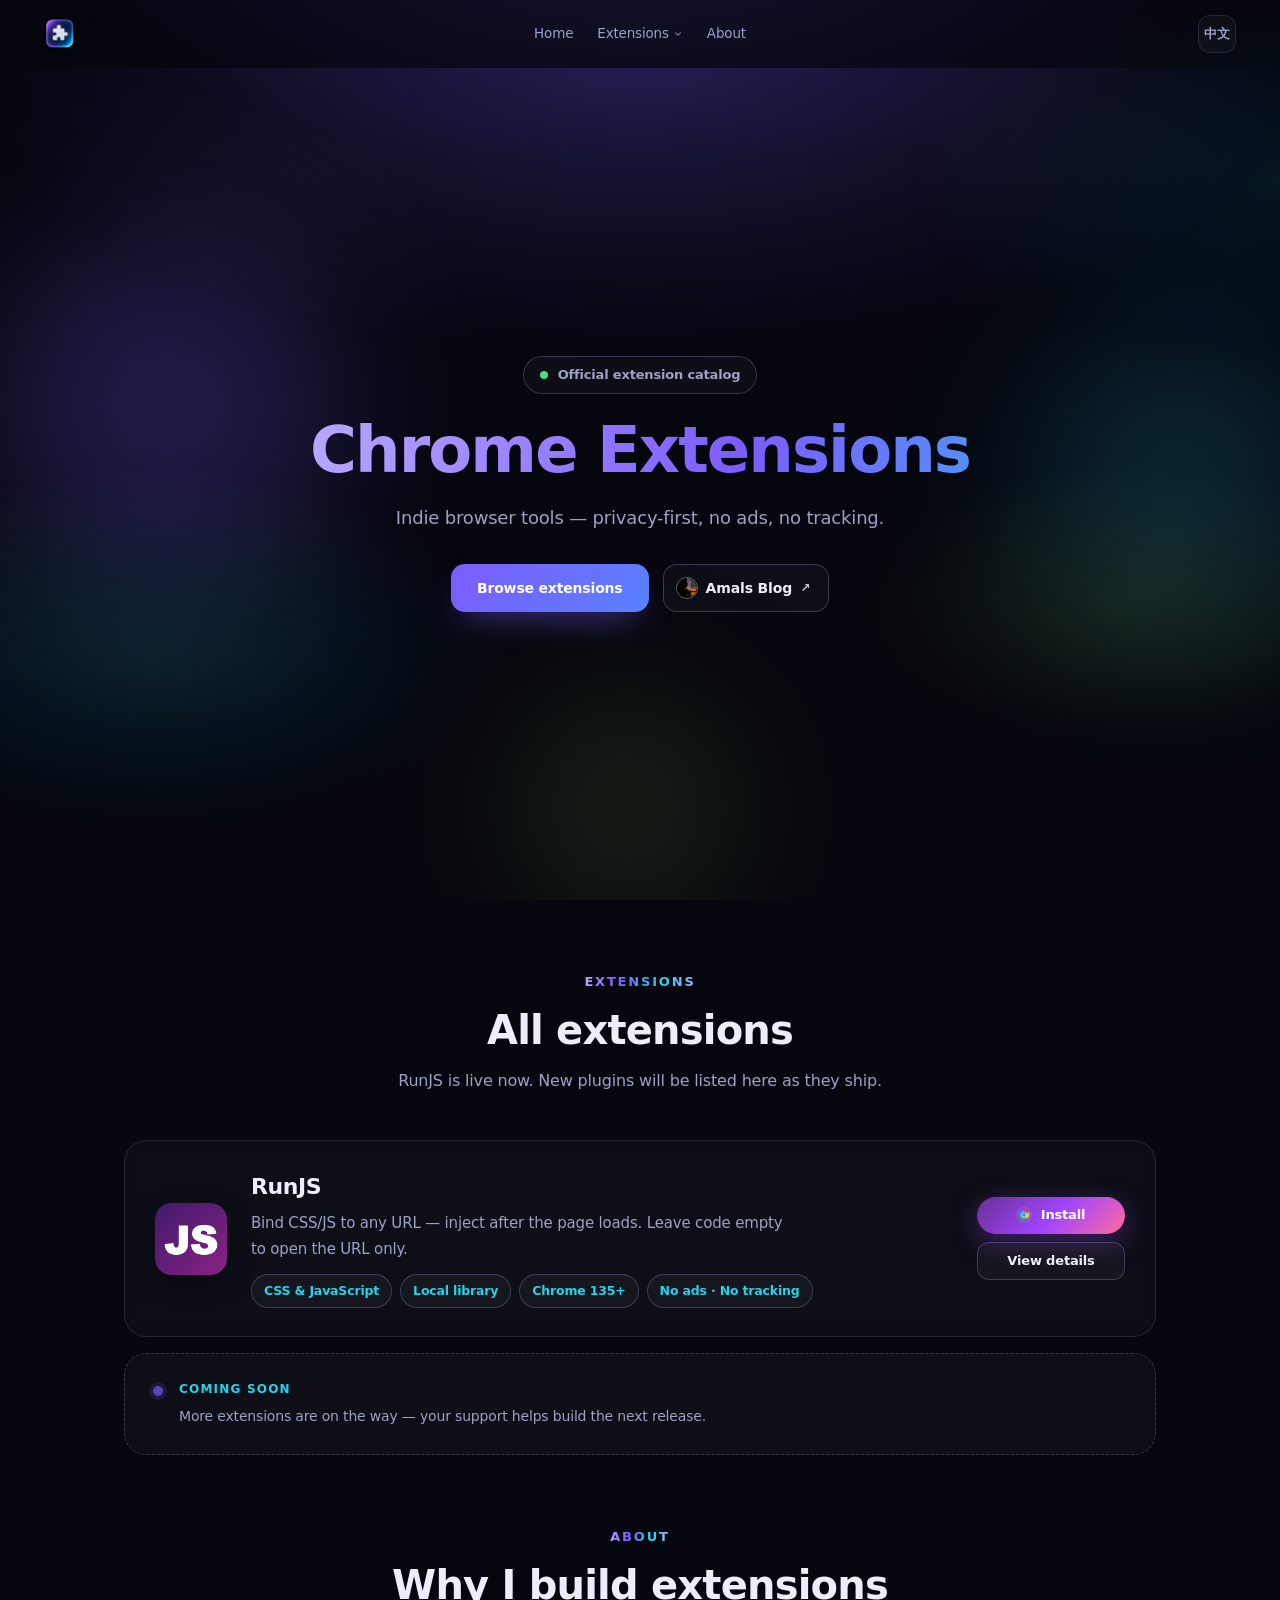
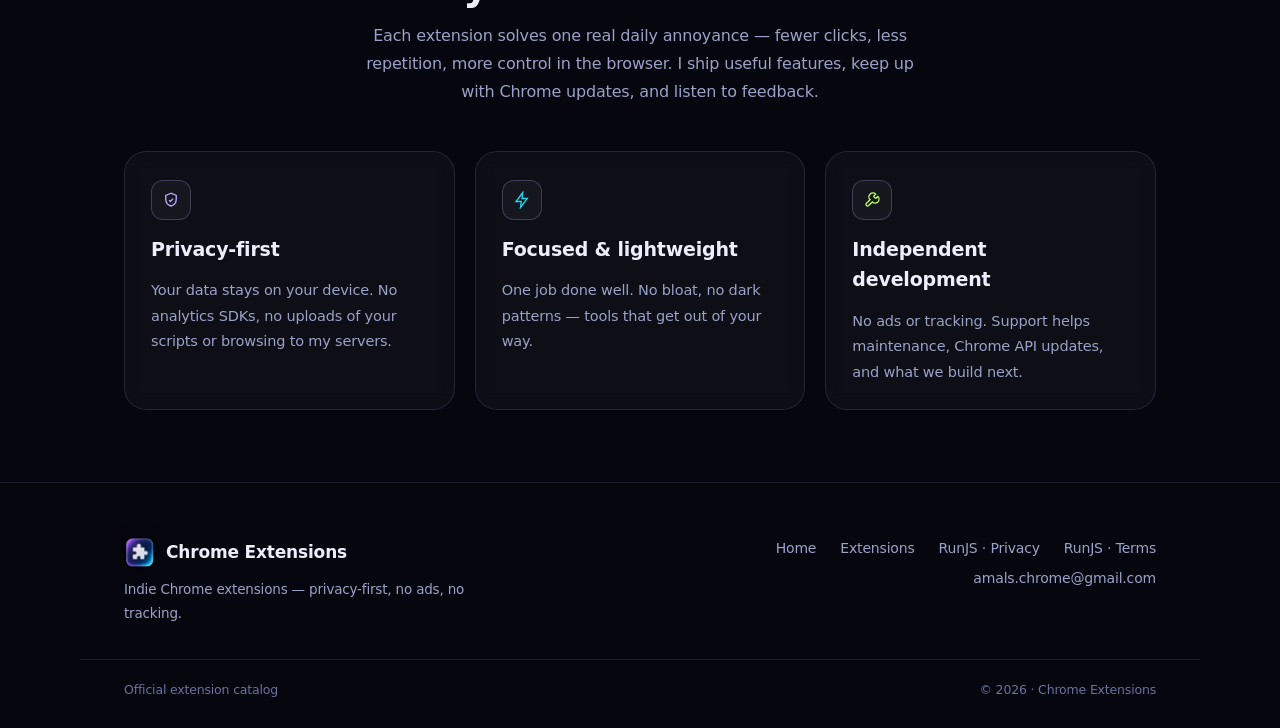
==== commit 03c47bf2: "Deploy site 2026-10-19T10:26:11Z" ====
--- a/index.html
+++ b/index.html
@@ -1,4 +1,4 @@
-<!DOCTYPE html><html lang="en"> <head><meta charset="utf-8"><meta name="viewport" content="width=device-width, initial-scale=1"><meta name="description" content="Official site for indie Chrome extensions — RunJS and more. Privacy-friendly browser tools with no ads or tracking."><meta name="google-site-verification" content="qglDXwd5WsR262u3-31LoP47II7P1hhxSIAEebaW-9A"><link rel="canonical" href="https://amals-chrome.com/"><meta property="og:type" content="website"><meta property="og:site_name" content="Chrome Extensions"><meta property="og:title" content="Chrome Extensions · Official Site"><meta property="og:description" content="Official site for indie Chrome extensions — RunJS and more. Privacy-friendly browser tools with no ads or tracking."><meta property="og:url" content="https://amals-chrome.com/"><meta property="og:image" content="https://amals-chrome.com/assets/og-default.jpg"><meta property="og:locale" content="en_US"><meta name="twitter:card" content="summary_large_image"><meta name="twitter:title" content="Chrome Extensions · Official Site"><meta name="twitter:description" content="Official site for indie Chrome extensions — RunJS and more. Privacy-friendly browser tools with no ads or tracking."><meta name="twitter:image" content="https://amals-chrome.com/assets/og-default.jpg"><title>Chrome Extensions · Official Site</title><link rel="icon" href="/favicon.ico" sizes="any"><link rel="icon" href="/assets/site-icon.svg" type="image/svg+xml"><script>
+<!DOCTYPE html><html lang="en"> <head><meta charset="utf-8"><meta name="viewport" content="width=device-width, initial-scale=1"><meta name="description" content="Official site for indie Chrome extensions — RunJS and more. Privacy-friendly browser tools with no ads or tracking."><meta name="google-site-verification" content="qglDXwd5WsR262u3-31LoP47II7P1hhxSIAEebaW-9A"><link rel="canonical" href="https://amals-chrome.com/"><meta property="og:type" content="website"><meta property="og:site_name" content="Chrome Extensions"><meta property="og:title" content="Chrome Extensions · Official Site"><meta property="og:description" content="Official site for indie Chrome extensions — RunJS and more. Privacy-friendly browser tools with no ads or tracking."><meta property="og:url" content="https://amals-chrome.com/"><meta property="og:image" content="https://amals-chrome.com/assets/og-default.jpg"><meta property="og:locale" content="en_US"><meta name="twitter:card" content="summary_large_image"><meta name="twitter:title" content="Chrome Extensions · Official Site"><meta name="twitter:description" content="Official site for indie Chrome extensions — RunJS and more. Privacy-friendly browser tools with no ads or tracking."><meta name="twitter:image" content="https://amals-chrome.com/assets/og-default.jpg"><title>Chrome Extensions · Official Site</title><link rel="icon" href="/favicon.svg" type="image/svg+xml"><link rel="icon" href="/favicon.ico" sizes="any"><link rel="icon" href="/assets/site-icon.png" type="image/png" sizes="1024x1024"><link rel="apple-touch-icon" href="/assets/site-icon-180.png"><script>
   (function () {
     try {
       var KEY = "amals-site-locale";
@@ -46,17 +46,27 @@
       }
     } catch (e) {}
   })();
-</script><link rel="stylesheet" href="/_astro/uninstall.C4kLvBeq.css"></head> <body> <div class="bg-glow" aria-hidden="true"></div> <header class="nav"> <div class="wrap nav-inner"> <a class="brand" href="/" aria-label="Chrome Extensions home"> <span class="brand-mark" aria-hidden="true">Ext</span> </a> <nav class="nav-links" aria-label="Primary"> <a class="nav-link" href="/">Home</a> <div class="nav-dropdown"> <a class="nav-link nav-dropdown-trigger" href="/#extensions" aria-haspopup="true"> <span>Extensions</span> <svg class="nav-caret" viewBox="0 0 12 12" aria-hidden="true" focusable="false"> <path d="M3 4.5 6 7.5 9 4.5" fill="none" stroke="currentColor" stroke-width="1.4" stroke-linecap="round" stroke-linejoin="round"></path> </svg> </a> <div class="nav-dropdown-menu" role="menu"> <a class="nav-dropdown-item" role="menuitem" href="/runjs/">RunJS</a> </div> </div>  <span class="nav-sep" aria-hidden="true"></span> <a class="nav-link nav-lang" href="/zh/" lang="zh-CN" data-locale-switch="zh" aria-label="Language"> 中文 </a> </nav> </div> </header> <script>
-  document.querySelectorAll("[data-locale-switch]").forEach(function (el) {
-    el.addEventListener("click", function (e) {
-      try {
-        localStorage.setItem("amals-site-locale", el.getAttribute("data-locale-switch") || "");
-      } catch (err) {}
-      var hash = location.hash || "";
-      if (!hash) return;
-      e.preventDefault();
-      var href = el.getAttribute("href") || "";
-      location.href = href.split("#")[0] + hash;
+</script><link rel="stylesheet" href="/_astro/index.CHZZLzla.css"></head> <body class="site-body" data-nav-scrolled="0"> <div class="bg-glow" aria-hidden="true"></div> <header class="nav"> <a class="brand" href="/" aria-label="Chrome Extensions home"> <img class="brand-mark" src="/assets/site-icon.png" width="31" height="31" alt=""> </a> <nav class="nav-links" aria-label="Primary"> <a class="nav-link" href="/">Home</a> <div class="nav-dropdown"> <a class="nav-link nav-dropdown-trigger" href="/#extensions" aria-haspopup="true"> <span>Extensions</span> <svg class="nav-caret" viewBox="0 0 12 12" aria-hidden="true" focusable="false"> <path d="M3 4.5 6 7.5 9 4.5" fill="none" stroke="currentColor" stroke-width="1.4" stroke-linecap="round" stroke-linejoin="round"></path> </svg> </a> <div class="nav-dropdown-menu" role="menu"> <a class="nav-dropdown-item" role="menuitem" href="/runjs/"> RunJS </a> </div> </div> <a class="nav-link" href="/#about">About</a>  </nav> <div class="nav-actions"> <a class="nav-lang" href="/zh/" lang="zh-CN" data-locale-switch="zh" aria-label="Language"> 中文 </a> </div> </header> <script>
+  (function () {
+    var root = document.body;
+    if (!root || !root.classList.contains("site-body")) return;
+    function setNavScrolled() {
+      root.setAttribute("data-nav-scrolled", window.scrollY > 36 ? "1" : "0");
+    }
+    setNavScrolled();
+    window.addEventListener("scroll", setNavScrolled, { passive: true });
+
+    document.querySelectorAll("[data-locale-switch]").forEach(function (el) {
+      el.addEventListener("click", function (e) {
+        try {
+          localStorage.setItem("amals-site-locale", el.getAttribute("data-locale-switch") || "");
+        } catch (err) {}
+        var hash = location.hash || "";
+        if (!hash) return;
+        e.preventDefault();
+        var href = el.getAttribute("href") || "";
+        location.href = href.split("#")[0] + hash;
+      });
     });
-  });
-</script>  <main id="top"> <section class="hero home-hero"> <div class="home-hero-bg" aria-hidden="true"> <span class="home-hero-orb home-hero-orb-a"></span> <span class="home-hero-orb home-hero-orb-b"></span> <span class="home-hero-orb home-hero-orb-c"></span> </div> <div class="wrap hero-inner"> <h1 class="hero-brand" aria-label="Chrome Extensions"> <span class="hero-letter" style="--i: 0"> C </span><span class="hero-letter" style="--i: 1"> h </span><span class="hero-letter" style="--i: 2"> r </span><span class="hero-letter" style="--i: 3"> o </span><span class="hero-letter" style="--i: 4"> m </span><span class="hero-letter" style="--i: 5"> e </span><span class="hero-letter" style="--i: 6">   </span><span class="hero-letter" style="--i: 7"> E </span><span class="hero-letter" style="--i: 8"> x </span><span class="hero-letter" style="--i: 9"> t </span><span class="hero-letter" style="--i: 10"> e </span><span class="hero-letter" style="--i: 11"> n </span><span class="hero-letter" style="--i: 12"> s </span><span class="hero-letter" style="--i: 13"> i </span><span class="hero-letter" style="--i: 14"> o </span><span class="hero-letter" style="--i: 15"> n </span><span class="hero-letter" style="--i: 16"> s </span> </h1> </div> <div class="hero-actions"> <a class="btn btn-primary" href="/#extensions"> <span class="scroll-icon" aria-hidden="true"> <span class="scroll-icon-frame"> <span class="scroll-icon-dot"></span> </span> </span> <span>Browse extensions</span> </a> <a class="amals-blog-btn" href="https://amals.cn" rel="noopener noreferrer" target="_blank"> <img class="amals-blog-avatar" src="/assets/amals-avatar.jpg" width="22" height="22" alt=""> <span>Amals Blog</span> <span class="amals-blog-arrow" aria-hidden="true">↗</span> </a>  </div> </section> <div class="wrap"> <section id="extensions"> <p class="section-label">Extensions</p> <h2 class="section-title">All extensions</h2> <p class="section-desc">RunJS is live now. New plugins will be listed here as they ship.</p> <div class="ext-grid"> <article class="ext-card" id="runjs"> <img class="ext-icon" src="/assets/runjs-icon128.png" width="72" height="72" alt="RunJS icon"> <div class="ext-meta"> <h3> <a class="ext-title-link" href="/runjs/">RunJS</a> </h3> <p class="ext-tagline">Bind CSS/JS to any URL — inject after the page loads. Leave code empty to open the URL only.</p> <ul class="ext-features"> <li>CSS &amp; JavaScript</li> <li>Local library</li> <li>Chrome 135+</li> <li>No ads · No tracking</li> </ul> </div> <div class="ext-actions"> <a class="btn btn-primary btn-sm btn-with-icon" href="https://chromewebstore.google.com/detail/runjs/ojnklfecniapdcbficadmjdljogefooe" rel="noopener noreferrer" target="_blank"> <svg class="btn-chrome-icon" viewBox="0 0 48 48" width="20" height="20" role="img"> <title>Chrome</title> <circle cx="24" cy="24" r="20" fill="#4285F4"></circle> <path fill="#EA4335" d="M24 4a20 20 0 0 1 17.32 10H24z"></path> <path fill="#FBBC05" d="M41.32 14A20 20 0 0 1 34 38.66L24 24z"></path> <path fill="#34A853" d="M34 38.66A20 20 0 0 1 4 24h20z"></path> <circle cx="24" cy="24" r="9" fill="#fff"></circle> <circle cx="24" cy="24" r="6.5" fill="#4285F4"></circle> </svg> Install </a> <a class="btn btn-ghost btn-sm" href="/runjs/">View details</a> </div> </article> <div class="ext-coming"> <span class="ext-coming-mark" aria-hidden="true"></span> <div class="ext-coming-copy"> <p class="ext-coming-label">Coming soon</p> <p class="ext-coming-text">More extensions are on the way — your support helps build the next release.</p> </div> </div> </div> </section> <section id="about"> <p class="section-label">About</p> <h2 class="section-title">Why I build extensions</h2> <p class="section-desc">Each extension solves one real daily annoyance — fewer clicks, less repetition, more control in the browser. I ship useful features, keep up with Chrome updates, and listen to feedback.</p> <div class="values-grid"> <article class="value-card"> <div class="value-icon" aria-hidden="true"> <svg viewBox="0 0 24 24" fill="none" stroke="currentColor" stroke-width="1.8"> <path d="M12 3 5 6v5c0 4.5 2.9 7.8 7 9 4.1-1.2 7-4.5 7-9V6l-7-3z"></path> <path d="M9.5 12.2 11.2 14l3.5-3.8"></path> </svg> </div> <h3>Privacy-first</h3> <p>Your data stays on your device. No analytics SDKs, no uploads of your scripts or browsing to my servers.</p> </article> <article class="value-card"> <div class="value-icon" aria-hidden="true"> <svg viewBox="0 0 24 24" fill="none" stroke="currentColor" stroke-width="1.8"> <path d="M13 2 4 14h7l-1 8 9-12h-7l1-8z"></path> </svg> </div> <h3>Focused &amp; lightweight</h3> <p>One job done well. No bloat, no dark patterns — tools that get out of your way.</p> </article> <article class="value-card"> <div class="value-icon" aria-hidden="true"> <svg viewBox="0 0 24 24" fill="none" stroke="currentColor" stroke-width="1.8"> <path d="M14.7 6.3a1 1 0 0 0 0 1.4l1.6 1.6a1 1 0 0 0 1.4 0l2.1-2.1a5.2 5.2 0 0 1-7.4 7.4L7.6 19.4a2.1 2.1 0 0 1-3-3l4.8-4.8a5.2 5.2 0 0 1 7.4-7.4l-2.1 2.1z"></path> </svg> </div> <h3>Independent development</h3> <p>No ads or tracking. Support helps maintenance, Chrome API updates, and what we build next.</p> </article> </div> </section>  </div> </main>  <footer> <div class="wrap footer-inner"> <span>© 2026 · Chrome Extensions</span> <div class="footer-links"> <a href="mailto:amals.chrome@gmail.com">amals.chrome@gmail.com</a> <a href="/runjs/privacy/">Privacy</a> <a href="/runjs/terms/">Terms</a>  </div> </div> </footer> </body></html>+  })();
+</script>  <main id="top"> <section class="hero home-hero"> <div class="home-hero-bg" aria-hidden="true"> <span class="home-hero-orb home-hero-orb-a"></span> <span class="home-hero-orb home-hero-orb-b"></span> <span class="home-hero-orb home-hero-orb-c"></span> </div> <div class="wrap hero-inner"> <div class="home-hero-copy"> <p class="home-hero-badge"> <span class="home-hero-badge-pulse" aria-hidden="true"></span> <span>Official extension catalog</span> </p> <h1 class="hero-brand">Chrome Extensions</h1> <p class="home-hero-lede">Indie browser tools — privacy-first, no ads, no tracking.</p> <div class="hero-actions"> <a class="btn btn-primary home-hero-cta" href="/#extensions"> <span>Browse extensions</span> </a> <a class="amals-blog-btn" href="https://amals.cn" rel="noopener noreferrer" target="_blank"> <img class="amals-blog-avatar" src="/assets/amals-avatar.jpg" width="22" height="22" alt=""> <span>Amals Blog</span> <span class="amals-blog-arrow" aria-hidden="true">↗</span> </a>  </div> </div> </div> </section> <div class="wrap site-content"> <section id="extensions" class="site-section"> <header class="site-section-heading"> <p class="section-label">Extensions</p> <h2 class="section-title">All extensions</h2> <p class="section-desc">RunJS is live now. New plugins will be listed here as they ship.</p> </header> <div class="ext-grid"> <article class="ext-card" id="runjs"> <img class="ext-icon" src="/assets/products/runjs/runjs-icon128.png" width="72" height="72" alt="RunJS icon"> <div class="ext-meta"> <h3> <a class="ext-title-link" href="/runjs/">RunJS</a> </h3> <p class="ext-tagline">Bind CSS/JS to any URL — inject after the page loads. Leave code empty to open the URL only.</p> <ul class="ext-features"> <li>CSS &amp; JavaScript</li> <li>Local library</li> <li>Chrome 135+</li> <li>No ads · No tracking</li> </ul> </div> <div class="ext-actions"> <a class="btn btn-primary btn-sm btn-with-icon" href="https://chromewebstore.google.com/detail/runjs/ojnklfecniapdcbficadmjdljogefooe" rel="noopener noreferrer" target="_blank"> <svg class="btn-chrome-icon" viewBox="0 0 48 48" width="20" height="20" role="img"> <title>Chrome</title> <circle cx="24" cy="24" r="20" fill="#4285F4"></circle> <path fill="#EA4335" d="M24 4a20 20 0 0 1 17.32 10H24z"></path> <path fill="#FBBC05" d="M41.32 14A20 20 0 0 1 34 38.66L24 24z"></path> <path fill="#34A853" d="M34 38.66A20 20 0 0 1 4 24h20z"></path> <circle cx="24" cy="24" r="9" fill="#fff"></circle> <circle cx="24" cy="24" r="6.5" fill="#4285F4"></circle> </svg> Install </a> <a class="btn btn-ghost btn-sm" href="/runjs/">View details</a> </div> </article> <div class="ext-coming"> <span class="ext-coming-mark" aria-hidden="true"></span> <div class="ext-coming-copy"> <p class="ext-coming-label">Coming soon</p> <p class="ext-coming-text">More extensions are on the way — your support helps build the next release.</p> </div> </div> </div> </section> <section id="about" class="site-section"> <header class="site-section-heading"> <p class="section-label">About</p> <h2 class="section-title">Why I build extensions</h2> <p class="section-desc">Each extension solves one real daily annoyance — fewer clicks, less repetition, more control in the browser. I ship useful features, keep up with Chrome updates, and listen to feedback.</p> </header> <div class="values-grid"> <article class="value-card"> <div class="value-icon" aria-hidden="true"> <svg viewBox="0 0 24 24" fill="none" stroke="currentColor" stroke-width="1.8"> <path d="M12 3 5 6v5c0 4.5 2.9 7.8 7 9 4.1-1.2 7-4.5 7-9V6l-7-3z"></path> <path d="M9.5 12.2 11.2 14l3.5-3.8"></path> </svg> </div> <h3>Privacy-first</h3> <p>Your data stays on your device. No analytics SDKs, no uploads of your scripts or browsing to my servers.</p> </article> <article class="value-card"> <div class="value-icon" aria-hidden="true"> <svg viewBox="0 0 24 24" fill="none" stroke="currentColor" stroke-width="1.8"> <path d="M13 2 4 14h7l-1 8 9-12h-7l1-8z"></path> </svg> </div> <h3>Focused &amp; lightweight</h3> <p>One job done well. No bloat, no dark patterns — tools that get out of your way.</p> </article> <article class="value-card"> <div class="value-icon" aria-hidden="true"> <svg viewBox="0 0 24 24" fill="none" stroke="currentColor" stroke-width="1.8"> <path d="M14.7 6.3a1 1 0 0 0 0 1.4l1.6 1.6a1 1 0 0 0 1.4 0l2.1-2.1a5.2 5.2 0 0 1-7.4 7.4L7.6 19.4a2.1 2.1 0 0 1-3-3l4.8-4.8a5.2 5.2 0 0 1 7.4-7.4l-2.1 2.1z"></path> </svg> </div> <h3>Independent development</h3> <p>No ads or tracking. Support helps maintenance, Chrome API updates, and what we build next.</p> </article> </div> </section>  </div> </main>  <footer class="site-footer"> <div class="wrap site-footer-inner"> <div class="site-footer-brand"> <div class="site-footer-brand-row"> <img class="brand-mark" src="/assets/site-icon.png" width="31" height="31" alt=""> <strong>Chrome Extensions</strong> </div> <p>Indie Chrome extensions — privacy-first, no ads, no tracking.</p> </div> <nav class="site-footer-links" aria-label="Footer"> <a href="/">Home</a> <a href="/#extensions">Extensions</a> <a href="/runjs/privacy/">RunJS · Privacy</a><a href="/runjs/terms/">RunJS · Terms</a>  <a href="mailto:amals.chrome@gmail.com">amals.chrome@gmail.com</a> </nav> </div> <div class="wrap site-footer-bottom"> <span>Official extension catalog</span> <span>© 2026 · Chrome Extensions</span> </div> </footer> </body></html>
--- a/_astro/index.CHZZLzla.css
+++ b/_astro/index.CHZZLzla.css
@@ -0,0 +1 @@
+:root{--bg: #05060e;--panel: rgba(255, 255, 255, .035);--panel-hover: rgba(255, 255, 255, .055);--surface: rgba(255, 255, 255, .035);--border: rgba(148, 158, 220, .16);--border-subtle: rgba(255, 255, 255, .04);--border-strong: rgba(148, 158, 220, .3);--fg: #eceefb;--muted: #9aa2c7;--muted-soft: #9aa2c7;--accent: #7c5cff;--accent-2: #22d3ee;--green: #50fa7b;--gradient: linear-gradient(135deg, #6a3093 0%, #a044ff 52%, #ff6b9d 100%);--gradient-text: linear-gradient(100deg, #b9a7ff 0%, #7c5cff 30%, #22d3ee 68%, #b9a7ff 100%);--gradient-brand: linear-gradient(120deg, #7c5cff, #22d3ee 55%, #b8ff4d);--gradient-btn: linear-gradient(120deg, #7c5cff, #5f7bff 50%, #22b8ee);--gradient-soft: linear-gradient(135deg, rgba(124, 92, 255, .18) 0%, rgba(10, 12, 26, .88) 58%);--gradient-card: linear-gradient(120deg, rgba(124, 92, 255, .12), rgba(34, 211, 238, .08));--glow-accent: rgba(124, 92, 255, .35);--radius-md: 14px;--header-bg: rgba(6, 7, 16, .72);--header-height: 68px;--shadow-sm: 0 8px 24px rgba(0, 0, 0, .32);--shadow-md: 0 24px 64px rgba(0, 0, 0, .45);--shadow-card: 0 18px 50px -28px rgba(0, 0, 0, .65);--radius-xs: 8px;--radius-sm: 12px;--radius: 16px;--radius-lg: 22px;--space-1: 4px;--space-2: 8px;--space-3: 12px;--space-4: 16px;--space-5: 20px;--space-6: 24px;--space-7: 32px;--space-8: 48px;--font: Inter, "PingFang SC", "HarmonyOS Sans SC", "Microsoft YaHei", -apple-system, system-ui, "Segoe UI", Roboto, sans-serif;--font-mono: ui-monospace, "SF Mono", Menlo, Consolas, monospace;--line-tight: 1.15;--line-body: 1.6;--line-loose: 1.75;--ease: cubic-bezier(.4, 0, .2, 1);--ease-out: cubic-bezier(.22, 1, .36, 1);--ease-spring: cubic-bezier(.34, 1.56, .64, 1);--max: 1120px}*{box-sizing:border-box}html{scroll-behavior:smooth;scroll-padding-top:calc(var(--header-height) + 18px)}body{margin:0;min-height:100vh;display:flex;flex-direction:column;background:var(--bg);color:var(--fg);font-family:var(--font);font-size:16px;line-height:var(--line-body);letter-spacing:-.011em;-webkit-font-smoothing:antialiased;-moz-osx-font-smoothing:grayscale}body>main{flex:1 0 auto;width:100%}a{color:inherit;text-decoration:none;transition:color .25s var(--ease)}.bg-glow{position:fixed;inset:0;pointer-events:none;z-index:0;background:radial-gradient(ellipse 80% 50% at 50% -10%,rgba(124,92,255,.16),transparent 60%),radial-gradient(ellipse 60% 40% at 100% 20%,rgba(34,211,238,.08),transparent 50%)}.wrap{position:relative;z-index:1;max-width:var(--max);margin:0 auto;padding:0 clamp(18px,4vw,44px)}.nav{position:sticky;top:0;z-index:50;flex-shrink:0;display:grid;grid-template-columns:1fr auto 1fr;align-items:center;column-gap:16px;height:var(--header-height);padding:0 clamp(18px,4vw,44px);border-bottom:1px solid transparent;background:transparent;transition:background-color .35s,border-color .35s,backdrop-filter .35s}.site-body[data-nav-scrolled="1"] .nav{background:var(--header-bg);border-bottom-color:var(--border);backdrop-filter:blur(18px) saturate(150%)}.brand{display:inline-flex;align-items:center;justify-self:start;grid-column:1;color:var(--fg);flex-shrink:0}.brand:hover{color:var(--fg)}.brand-mark{display:block;width:31px;height:31px;border-radius:8px;object-fit:cover;flex-shrink:0;transition:transform .5s var(--ease-spring),filter .4s ease;filter:drop-shadow(0 3px 9px rgba(0,0,0,.18))}.brand:hover .brand-mark{transform:scale(1.08);filter:drop-shadow(0 4px 12px rgba(0,0,0,.3))}.nav-links{display:flex;align-items:center;justify-content:center;gap:4px;margin:0;flex-wrap:wrap;justify-self:center;grid-column:2}.nav-link{position:relative;display:inline-flex;align-items:center;gap:4px;color:var(--muted);font-size:13.5px;font-weight:500;padding:8px 10px;border-radius:999px;border:none;background:transparent;transition:color .25s,background-color .25s}.nav-link:after{content:"";position:absolute;left:50%;bottom:2px;width:0;height:2px;border-radius:2px;background:var(--gradient-brand);transform:translate(-50%);transition:width .3s var(--ease-out);pointer-events:none}.nav-link:hover{color:var(--fg)}.nav-link:hover:after,.nav-dropdown:hover>.nav-dropdown-trigger:after,.nav-dropdown:focus-within>.nav-dropdown-trigger:after{width:calc(100% - 26px)}.nav-actions{display:flex;align-items:center;justify-content:flex-end;gap:8px;flex-shrink:0;justify-self:end;grid-column:3}.nav-lang{display:grid;place-items:center;width:38px;height:38px;padding:0;border-radius:12px;border:1px solid var(--border);background:var(--surface);color:var(--muted);font-size:12.5px;font-weight:700;transition:color .25s ease,border-color .25s ease,transform .3s var(--ease-spring),box-shadow .3s ease}.nav-lang:after{display:none}.nav-lang:hover{color:var(--fg);border-color:var(--border-strong);transform:translateY(-2px);box-shadow:0 8px 22px -12px var(--glow-accent)}.nav-dropdown{position:relative}.nav-caret{width:10px;height:10px;opacity:.65;transition:transform .18s var(--ease),opacity .18s var(--ease)}.nav-dropdown:hover .nav-caret,.nav-dropdown:focus-within .nav-caret{transform:rotate(180deg);opacity:1}.nav-dropdown-menu{position:absolute;top:calc(100% + 4px);left:50%;min-width:140px;padding:6px;border-radius:12px;border:1px solid var(--border-strong);background:#0c0e1ef5;box-shadow:0 8px 24px #00000059;backdrop-filter:blur(12px);opacity:0;visibility:hidden;transform:translate(-50%,2px);transition:opacity .14s var(--ease),transform .14s var(--ease),visibility .14s var(--ease);z-index:20}.nav-dropdown:after{content:"";position:absolute;left:0;right:0;top:100%;height:8px}.nav-dropdown:hover .nav-dropdown-menu,.nav-dropdown:focus-within .nav-dropdown-menu{opacity:1;visibility:visible;transform:translate(-50%)}.nav-dropdown-item{position:relative;display:block;padding:8px 12px;border-radius:8px;color:var(--muted-soft);font-size:13px;font-weight:500;background:transparent;border:none;transition:color .16s var(--ease),background .16s var(--ease)}.nav-dropdown-item:hover{color:var(--fg);background:linear-gradient(135deg,#7c5cff38,#22d3ee1a)}@media (max-width: 720px){.nav{column-gap:8px}.nav-links{gap:0}.nav-link{padding:8px 7px;font-size:12.5px}}.btn{display:inline-flex;align-items:center;justify-content:center;gap:8px;padding:11px 20px;border-radius:999px;font-family:var(--font);font-size:14px;font-weight:600;border:none;cursor:pointer;transition:transform .15s var(--ease),box-shadow .15s var(--ease),background .15s var(--ease),border-color .15s var(--ease)}.btn:hover{transform:translateY(-1px)}.btn:active{transform:translateY(0)}.btn-primary{background:var(--gradient);color:#fff;box-shadow:0 8px 28px #a044ff59}.btn-primary:hover{color:#fff;box-shadow:0 12px 36px #a044ff73}.btn-ghost{background:var(--surface);color:var(--fg);border:1px solid var(--border-strong);border-radius:12px}.btn-ghost:hover{background:#7c5cff1f;border-color:var(--accent);color:var(--fg);box-shadow:0 10px 26px -14px var(--glow-accent)}.btn-store-pending{opacity:.72;cursor:default;pointer-events:none}.btn-sm{padding:8px 16px;font-size:13px}.btn-lg{padding:14px 28px;font-size:16px}.hero{padding:96px 0 var(--space-8);text-align:center}.home-hero{position:relative;min-height:calc(100dvh - var(--header-height));display:flex;flex-direction:column;align-items:stretch;padding:0;text-align:center;overflow:hidden}.home-hero-bg{position:absolute;inset:0;pointer-events:none;z-index:0;overflow:hidden;background:radial-gradient(ellipse 90% 60% at 50% 0%,rgba(124,92,255,.22),transparent 58%),radial-gradient(ellipse 50% 40% at 12% 70%,rgba(34,211,238,.12),transparent 55%),radial-gradient(ellipse 45% 35% at 88% 65%,rgba(184,255,77,.08),transparent 50%)}.home-hero-orb{position:absolute;border-radius:50%;filter:blur(52px);opacity:.7;mix-blend-mode:screen;will-change:transform}.home-hero-orb-a{width:42vmax;height:42vmax;left:-8%;top:8%;background:radial-gradient(circle,rgba(124,92,255,.45) 0%,transparent 68%);animation:home-orb-a 16s ease-in-out infinite alternate}.home-hero-orb-b{width:36vmax;height:36vmax;right:-10%;top:22%;background:radial-gradient(circle,rgba(34,211,238,.28) 0%,transparent 70%);animation:home-orb-b 20s ease-in-out infinite alternate}.home-hero-orb-c{width:30vmax;height:30vmax;left:34%;bottom:-12%;background:radial-gradient(circle,rgba(184,255,77,.16) 0%,transparent 72%);animation:home-orb-c 18s ease-in-out infinite alternate}@keyframes home-orb-a{0%{transform:translateZ(0) scale(1)}to{transform:translate3d(10%,14%,0) scale(1.12)}}@keyframes home-orb-b{0%{transform:translateZ(0) scale(1.04)}to{transform:translate3d(-12%,10%,0) scale(1.16)}}@keyframes home-orb-c{0%{transform:translateZ(0) scale(1)}to{transform:translate3d(8%,-12%,0) scale(1.14)}}.home-hero .hero-inner{position:relative;z-index:1;flex:1 1 auto;display:flex;flex-direction:column;align-items:center;justify-content:center;padding:clamp(48px,8vh,96px) 0}.home-hero-copy{display:flex;flex-direction:column;align-items:center;max-width:720px;margin:0 auto}.home-hero-badge{display:inline-flex;align-items:center;gap:10px;width:fit-content;margin:0;padding:8px 16px;border-radius:999px;border:1px solid var(--border-strong);background:var(--surface);font-size:13px;font-weight:600;color:var(--muted);backdrop-filter:blur(8px)}.home-hero-badge-pulse{width:8px;height:8px;border-radius:50%;background:#4ade80;box-shadow:0 0 #4ade808c;animation:home-badge-pulse 2s ease-out infinite}@keyframes home-badge-pulse{0%{box-shadow:0 0 #4ade808c}70%{box-shadow:0 0 0 8px #4ade8000}to{box-shadow:0 0 #4ade8000}}.hero h1{margin:0;font-size:clamp(2.4rem,6vw,3.75rem);line-height:var(--line-tight);letter-spacing:-.03em;font-weight:800}.home-hero h1,.home-hero .hero-brand{margin:22px 0 0;font-size:clamp(38px,6.5vw,64px);font-weight:800;line-height:1.08;letter-spacing:-.03em;display:block;background-image:var(--gradient-text);background-size:220% 100%;background-clip:text;-webkit-background-clip:text;color:transparent;-webkit-text-fill-color:transparent;animation:home-title-shimmer 7s linear infinite}@keyframes home-title-shimmer{0%{background-position:0% 50%}to{background-position:220% 50%}}.home-hero-lede{margin:18px 0 0;max-width:34em;font-size:clamp(16px,2vw,18px);line-height:1.6;color:var(--muted)}.hero-actions{display:flex;flex-wrap:wrap;gap:var(--space-3);justify-content:center}.home-hero .hero-actions{position:relative;z-index:1;margin:32px 0 0;padding:0;gap:14px}.home-hero-cta.btn-primary{height:48px;padding:0 26px;border-radius:var(--radius-md);background:var(--gradient-btn);background-size:180% 100%;box-shadow:0 14px 34px -14px #7c5cffb3;transition:transform .25s var(--ease-out),background-position .4s ease,box-shadow .3s ease}.home-hero-cta.btn-primary:hover{transform:translateY(-2px);background-position:100% 0;box-shadow:0 18px 44px -14px #7c5cffd9}.home-hero-cta.btn-ghost{height:48px;padding:0 22px;border-radius:var(--radius-md)}.amals-blog-btn{display:inline-flex;align-items:center;gap:8px;height:48px;padding:0 18px 0 12px;border-radius:var(--radius-md);font-size:14px;font-weight:600;letter-spacing:-.01em;color:var(--fg);background:var(--surface);border:1px solid var(--border-strong);box-shadow:none;transition:transform .25s var(--ease-out),border-color .25s ease,box-shadow .3s ease}.amals-blog-btn:hover{color:var(--fg);transform:translateY(-2px);border-color:var(--accent);box-shadow:0 10px 26px -14px var(--glow-accent)}.amals-blog-avatar{width:22px;height:22px;border-radius:50%;object-fit:cover;flex-shrink:0;border:1px solid rgba(255,255,255,.35);display:block}.amals-blog-arrow{font-size:12px;opacity:.85;transition:transform .18s var(--ease)}.amals-blog-btn:hover .amals-blog-arrow{transform:translate(1px,-1px)}@media (prefers-reduced-motion: reduce){.home-hero-orb,.home-hero-badge-pulse,.home-hero .hero-brand{animation:none}}.site-content{padding-bottom:clamp(48px,8vh,88px)}.site-section{padding:clamp(52px,8vh,96px) 0 0;scroll-margin-top:calc(var(--header-height) + 18px);border-top:none}.site-section-heading{max-width:700px;margin:0 auto clamp(34px,5vh,52px);text-align:center}.section-label{display:block;margin:0 auto 14px;width:fit-content;font-size:13px;font-weight:700;letter-spacing:.14em;text-transform:uppercase;background-image:var(--gradient-text);background-clip:text;-webkit-background-clip:text;color:transparent;-webkit-text-fill-color:transparent}.section-title{margin:0;font-size:clamp(26px,3.2vw,40px);font-weight:800;letter-spacing:-.02em;line-height:1.15;color:var(--fg)}.section-desc{margin:14px auto 0;max-width:560px;font-size:16px;line-height:var(--line-loose);color:var(--muted)}.values-grid{display:grid;grid-template-columns:repeat(3,minmax(0,1fr));gap:20px}.value-card{position:relative;overflow:hidden;display:flex;flex-direction:column;gap:14px;min-height:100%;padding:28px 26px 24px;background:var(--surface);border:1px solid var(--border);border-radius:var(--radius-lg);backdrop-filter:blur(10px);box-shadow:none;transition:border-color .3s,transform .35s var(--ease-out),box-shadow .35s}.value-card:hover{transform:translateY(-4px);border-color:var(--border-strong);box-shadow:0 26px 60px -28px var(--glow-accent),var(--shadow-card)}.values-grid .value-card:nth-child(1) .value-icon{color:#b9a7ff}.values-grid .value-card:nth-child(2) .value-icon{color:#22d3ee}.values-grid .value-card:nth-child(3) .value-icon{color:#b8ff4d}.value-icon{width:40px;height:40px;margin:0;display:grid;place-items:center;border-radius:12px;background:var(--surface);border:1px solid var(--border-strong)}.value-icon svg{width:18px;height:18px;display:block}.value-card h3{margin:0;font-size:19px;font-weight:700;letter-spacing:-.01em;color:var(--fg)}.value-card p{margin:0;font-size:14.5px;line-height:var(--line-loose);color:var(--muted)}.ext-grid{display:grid;gap:16px}.ext-card{display:grid;grid-template-columns:auto 1fr auto;gap:var(--space-6);align-items:center;background:var(--surface);border:1px solid var(--border);border-radius:var(--radius-lg);padding:28px 30px;backdrop-filter:blur(10px);box-shadow:none;transition:border-color .3s,transform .35s var(--ease-out),box-shadow .35s}.ext-card:hover{border-color:var(--border-strong);transform:translateY(-3px);box-shadow:0 26px 60px -28px var(--glow-accent),var(--shadow-card)}.ext-icon{width:72px;height:72px;border-radius:16px;box-shadow:0 8px 24px #00000059}.ext-meta h3{margin:0 0 6px;font-size:22px;font-weight:700;letter-spacing:-.02em}.ext-title-link{color:inherit}.ext-title-link:hover{color:var(--accent-2)}.ext-tagline{margin:0 0 var(--space-3);color:var(--muted);font-size:15px;line-height:var(--line-loose);max-width:540px}.ext-features{display:flex;flex-wrap:wrap;gap:var(--space-2);margin:0;padding:0;list-style:none}.ext-features li{font-size:12.5px;font-weight:600;padding:6px 12px;border-radius:999px;background:var(--surface);color:var(--accent-2);border:1px solid var(--border-strong)}.ext-actions{display:flex;flex-direction:column;gap:var(--space-2);align-items:stretch;min-width:148px}.ext-coming{display:flex;align-items:flex-start;gap:var(--space-4);padding:26px 28px;border-radius:var(--radius-lg);border:1px dashed var(--border-strong);background:var(--surface);color:var(--muted)}.ext-coming-mark{width:10px;height:10px;margin-top:6px;flex-shrink:0;border-radius:50%;background:#7c5cffb3;box-shadow:0 0 0 4px #7c5cff24}.ext-coming-copy{min-width:0}.ext-coming-label{margin:0 0 4px;font-size:12px;font-weight:700;letter-spacing:.1em;text-transform:uppercase;color:var(--accent-2)}.ext-coming-text{margin:0;font-size:14px;line-height:var(--line-loose);color:var(--muted)}.ext-actions .btn-chrome-icon{width:14px;height:14px}.site-section-support{padding-bottom:8px}.support-box{display:grid;grid-template-columns:minmax(0,1fr) minmax(300px,400px);gap:var(--space-6);align-items:start;padding:28px;border-radius:var(--radius-lg);background:var(--surface);border:1px solid var(--border);backdrop-filter:blur(10px);box-shadow:var(--shadow-card)}.support-lead{margin:0 0 var(--space-4);font-size:14px;line-height:var(--line-loose);color:var(--muted);max-width:480px}.support-points{margin:0 0 var(--space-3);padding:0;list-style:none;display:flex;flex-direction:column;gap:var(--space-2);max-width:480px}.support-points li{position:relative;padding-left:16px;font-size:13px;line-height:var(--line-loose);color:#c5cad6}.support-points li:before{content:"";position:absolute;left:0;top:.58em;width:5px;height:5px;border-radius:50%;background:var(--gradient-text);box-shadow:0 0 8px #bd93f959}.support-note{margin:0;padding-top:var(--space-3);border-top:1px solid var(--border-subtle);font-size:12px;line-height:var(--line-loose);color:var(--muted);max-width:480px}.donate-card{display:flex;flex-direction:column;border-radius:var(--radius-sm);border:1px solid var(--border-strong);background:#0c0e1eb8;box-shadow:var(--shadow-sm);overflow:hidden}.donate-card-head{display:flex;align-items:center;gap:var(--space-2);padding:12px 16px;background:var(--gradient-card);border-bottom:1px solid rgba(189,147,249,.18)}.donate-card-head svg{width:16px;height:16px;color:var(--accent-2);flex-shrink:0}.donate-card-head span{font-size:13px;font-weight:700;color:var(--accent)}.donate-card-body{display:flex;flex-direction:column;gap:var(--space-3);padding:var(--space-4)}.donate-paypal{display:flex;align-items:center;gap:var(--space-3);padding:12px 14px;border-radius:var(--radius-xs);border:1px solid var(--border);background:#ffffff0a;color:var(--fg);transition:border-color .16s var(--ease),background .16s var(--ease),transform .16s var(--ease)}.donate-paypal:hover{color:var(--fg);border-color:var(--border-strong);background:#bd93f914;transform:translateY(-1px)}.donate-paypal-badge{flex-shrink:0;display:grid;place-items:center;width:32px;height:32px;border-radius:8px;font-weight:800;font-size:14px;color:#fff;background:#fff;overflow:hidden;padding:0}.donate-paypal-badge-img{display:block;width:100%;height:100%;object-fit:cover}.donate-paypal-badge-img-contain{object-fit:contain;padding:3px;box-sizing:border-box}.donate-kofi-badge{background:#fff}.donate-paypal-text{display:flex;flex-direction:column;gap:1px;min-width:0;flex:1}.donate-paypal-label{font-weight:700;font-size:13px}.donate-paypal-sub{font-size:11px;color:var(--muted);word-break:break-all}.donate-paypal-arrow{width:14px;height:14px;flex-shrink:0;color:var(--muted)}.donate-qr-grid{display:grid;grid-template-columns:1fr 1fr;gap:var(--space-2);align-items:stretch}.donate-qr-item{display:flex;flex-direction:column;overflow:hidden;border-radius:var(--radius-xs);border:1px solid var(--border);background:#ffffff0a}.donate-qr-item:before{content:"";display:block;height:3px;background:var(--donate-brand, var(--accent))}.donate-qr-item-wechat{--donate-brand: #07c160}.donate-qr-item-alipay{--donate-brand: #1677ff}.donate-qr-label{font-weight:700;text-align:center;line-height:1.3;padding:8px 8px 6px;font-size:11px}.donate-qr-frame{flex:1 1 auto;display:flex;align-items:flex-end;justify-content:center;min-height:132px;padding:0 10px 12px;background:#00000026}.donate-qr-img{display:block;width:100%;max-width:120px;max-height:120px;height:auto;object-fit:contain;object-position:bottom center;border-radius:4px;background:#fff}.site-footer{flex-shrink:0;margin-top:auto;padding:clamp(40px,6vh,64px) 0 28px;border-top:1px solid var(--border);color:var(--muted)}.site-footer-inner{display:flex;flex-wrap:wrap;align-items:flex-start;justify-content:space-between;gap:28px}.site-footer-brand{max-width:380px}.site-footer-brand-row{display:flex;align-items:center;gap:11px}.site-footer-brand-row strong{font-size:17px;font-weight:700;color:var(--fg)}.site-footer-brand p{margin:10px 0 0;font-size:13.5px;color:var(--muted);line-height:var(--line-loose)}.site-footer-links{display:flex;flex-wrap:wrap;gap:8px 24px;max-width:520px;justify-content:flex-end}.site-footer-links a{font-size:14px;color:var(--muted);transition:color .25s}.site-footer-links a:hover{color:var(--fg)}.site-footer-bottom{display:flex;justify-content:space-between;gap:16px;margin-top:34px;padding-top:20px;border-top:1px solid var(--border);font-size:12.5px;color:#6a72a0}.not-found{display:flex;align-items:center}.not-found-inner{width:100%}.not-found-hero{text-align:center;padding:clamp(48px,10vh,120px) 0}.not-found-code{margin:0 0 var(--space-4);font-family:var(--font-mono);font-size:clamp(72px,16vw,140px);font-weight:800;line-height:.95;letter-spacing:-.06em;background:var(--gradient-text);-webkit-background-clip:text;background-clip:text;color:transparent}.not-found-hero h1{margin:0 0 var(--space-4);font-size:clamp(32px,5vw,48px);font-weight:800;letter-spacing:-.03em;line-height:var(--line-tight);color:var(--fg)}.not-found-lead{max-width:36em;margin:0 auto var(--space-7);color:var(--muted-soft);font-size:clamp(17px,2.2vw,20px);line-height:var(--line-loose)}.btn-with-icon{gap:10px}.btn-chrome-icon{width:20px;height:20px;flex-shrink:0;display:block;border-radius:50%;box-shadow:0 0 0 1px #ffffff1f}.btn-store-pending .btn-chrome-icon{opacity:.92}.product-grid{display:grid;grid-template-columns:repeat(3,minmax(0,1fr));gap:var(--space-4);margin-top:var(--space-5)}.product-card{padding:var(--space-5);border-radius:var(--radius);background:#ffffff08;border:1px solid var(--border)}.product-grid-why .product-card:nth-child(1){border-color:#ffe100}.product-grid-why .product-card:nth-child(2){border-color:#d97757}.product-grid-why .product-card:nth-child(3){border-color:#53eafd}.product-card h3{margin:0 0 var(--space-2);font-size:17px;font-weight:700;letter-spacing:-.02em}.product-card p{margin:0;color:var(--muted-soft);font-size:14px;line-height:var(--line-loose)}.inline-code{font-family:var(--font-mono);font-size:.92em;padding:.1em .4em;border-radius:6px;background:#ffffff0f;color:var(--accent)}.product-cta{margin-bottom:var(--space-8)}@media (max-width: 860px){.values-grid,.product-grid{grid-template-columns:1fr}}@media (max-width: 768px){.wrap{padding:0 var(--space-4)}.hero{padding:var(--space-8) 0 var(--space-7)}.home-hero{padding:0}.home-hero-orb{opacity:.38;filter:blur(40px);animation-duration:28s}.home-hero-bg{background:radial-gradient(ellipse 90% 55% at 50% 0%,rgba(124,92,255,.16),transparent 58%),radial-gradient(ellipse 50% 40% at 15% 75%,rgba(34,211,238,.08),transparent 55%)}.home-hero .hero-actions{gap:10px}.home-hero-cta.btn-primary,.home-hero-cta.btn-ghost,.amals-blog-btn{height:44px}section{padding:var(--space-7) 0}.ext-card{grid-template-columns:1fr;text-align:center;gap:var(--space-4)}.ext-icon{margin:0 auto}.ext-tagline{margin-left:auto;margin-right:auto}.ext-features{justify-content:center}.ext-actions{min-width:0;max-width:220px;margin:0 auto}.support-box{grid-template-columns:1fr;gap:var(--space-4);text-align:center}.support-lead,.support-points,.support-note{margin-left:auto;margin-right:auto}.support-points li{text-align:left;max-width:320px;margin:0 auto}.donate-card{max-width:340px;margin:0 auto;width:100%}.site-footer-links{justify-content:flex-start;max-width:none}.site-footer-bottom{flex-direction:column}}
